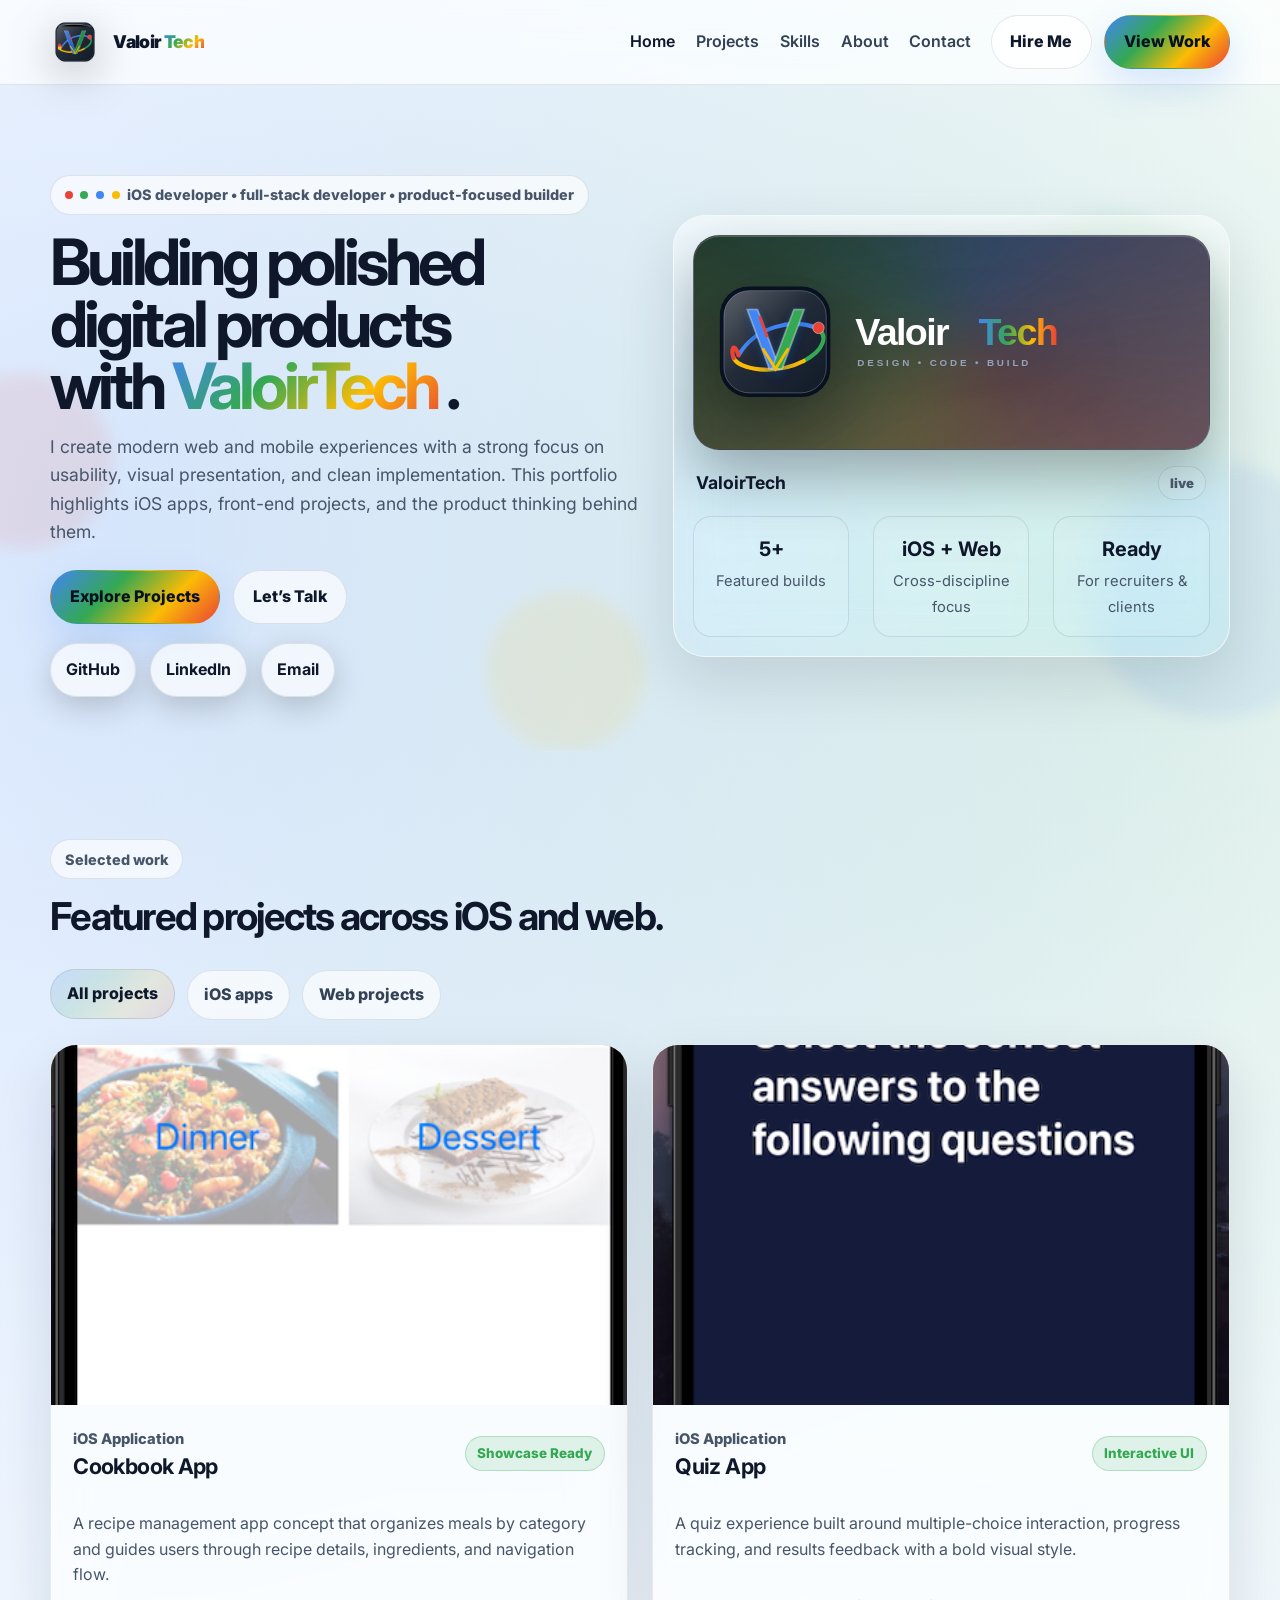
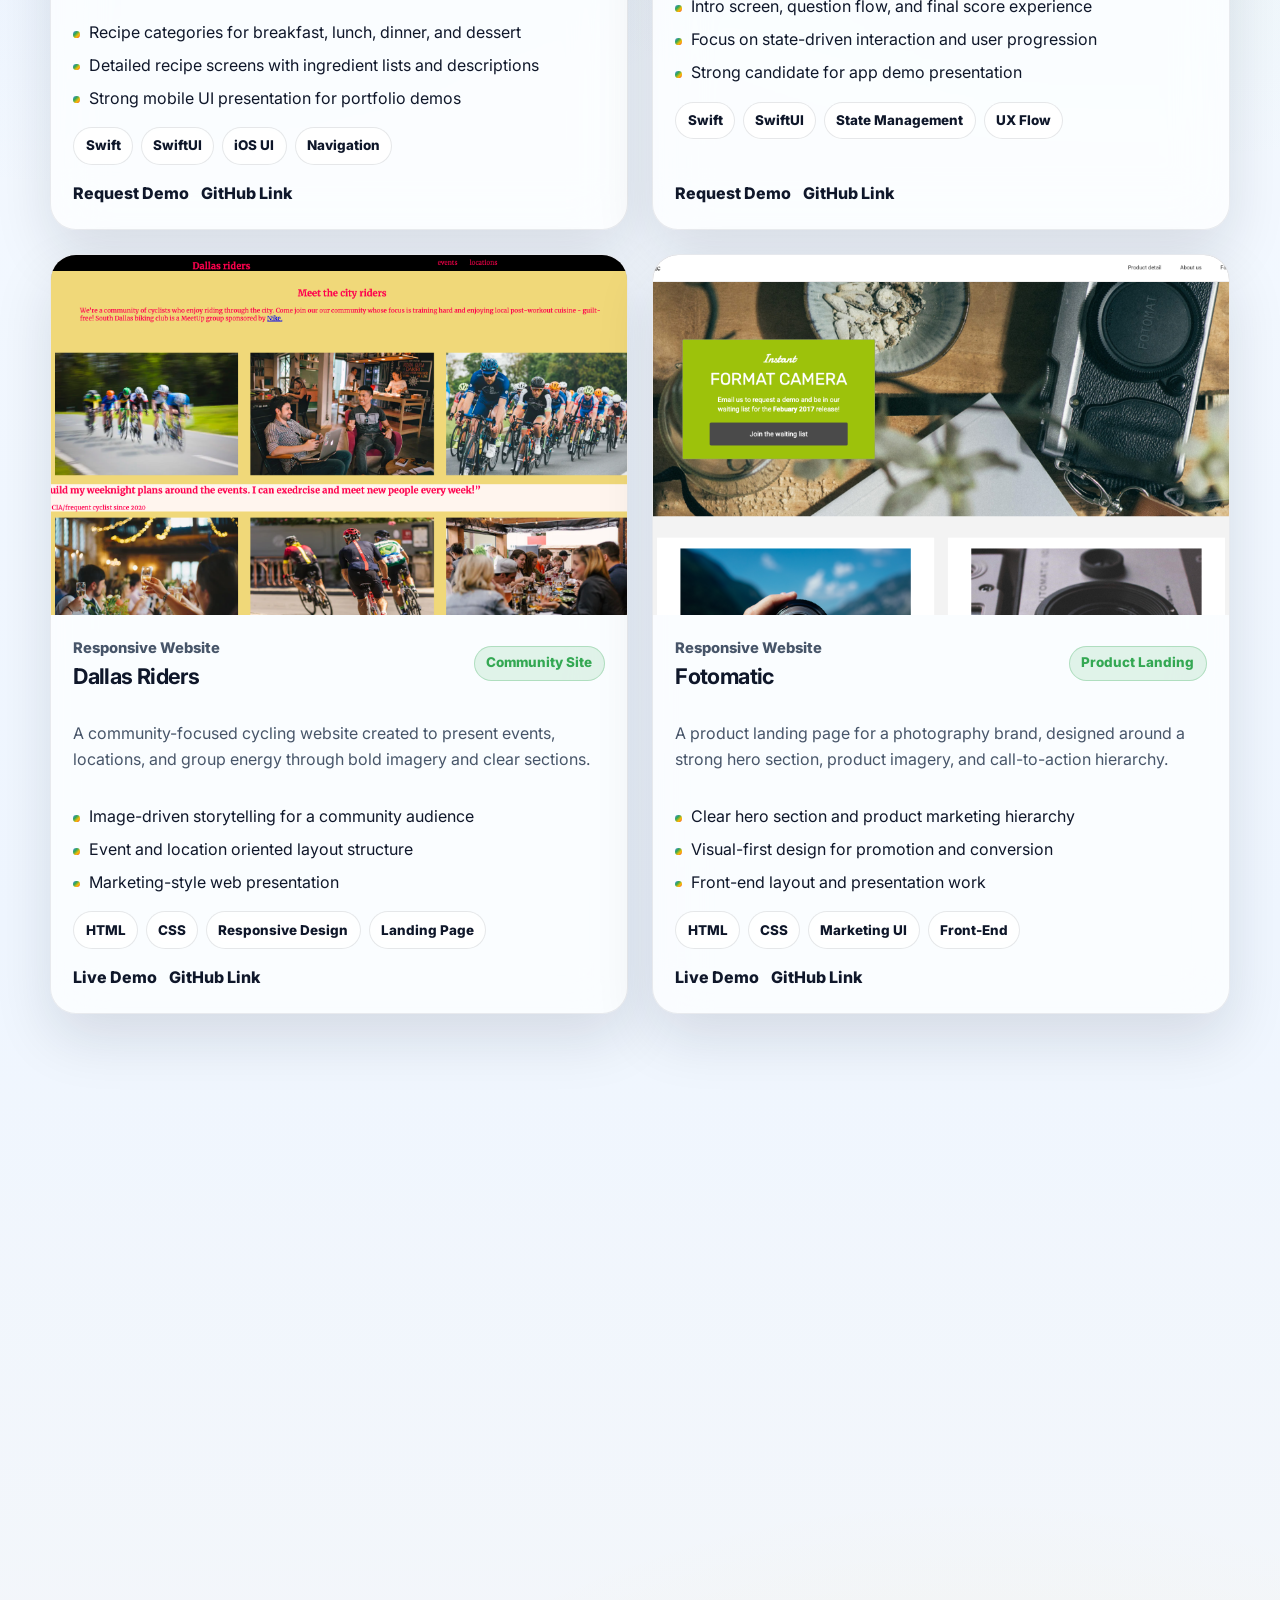
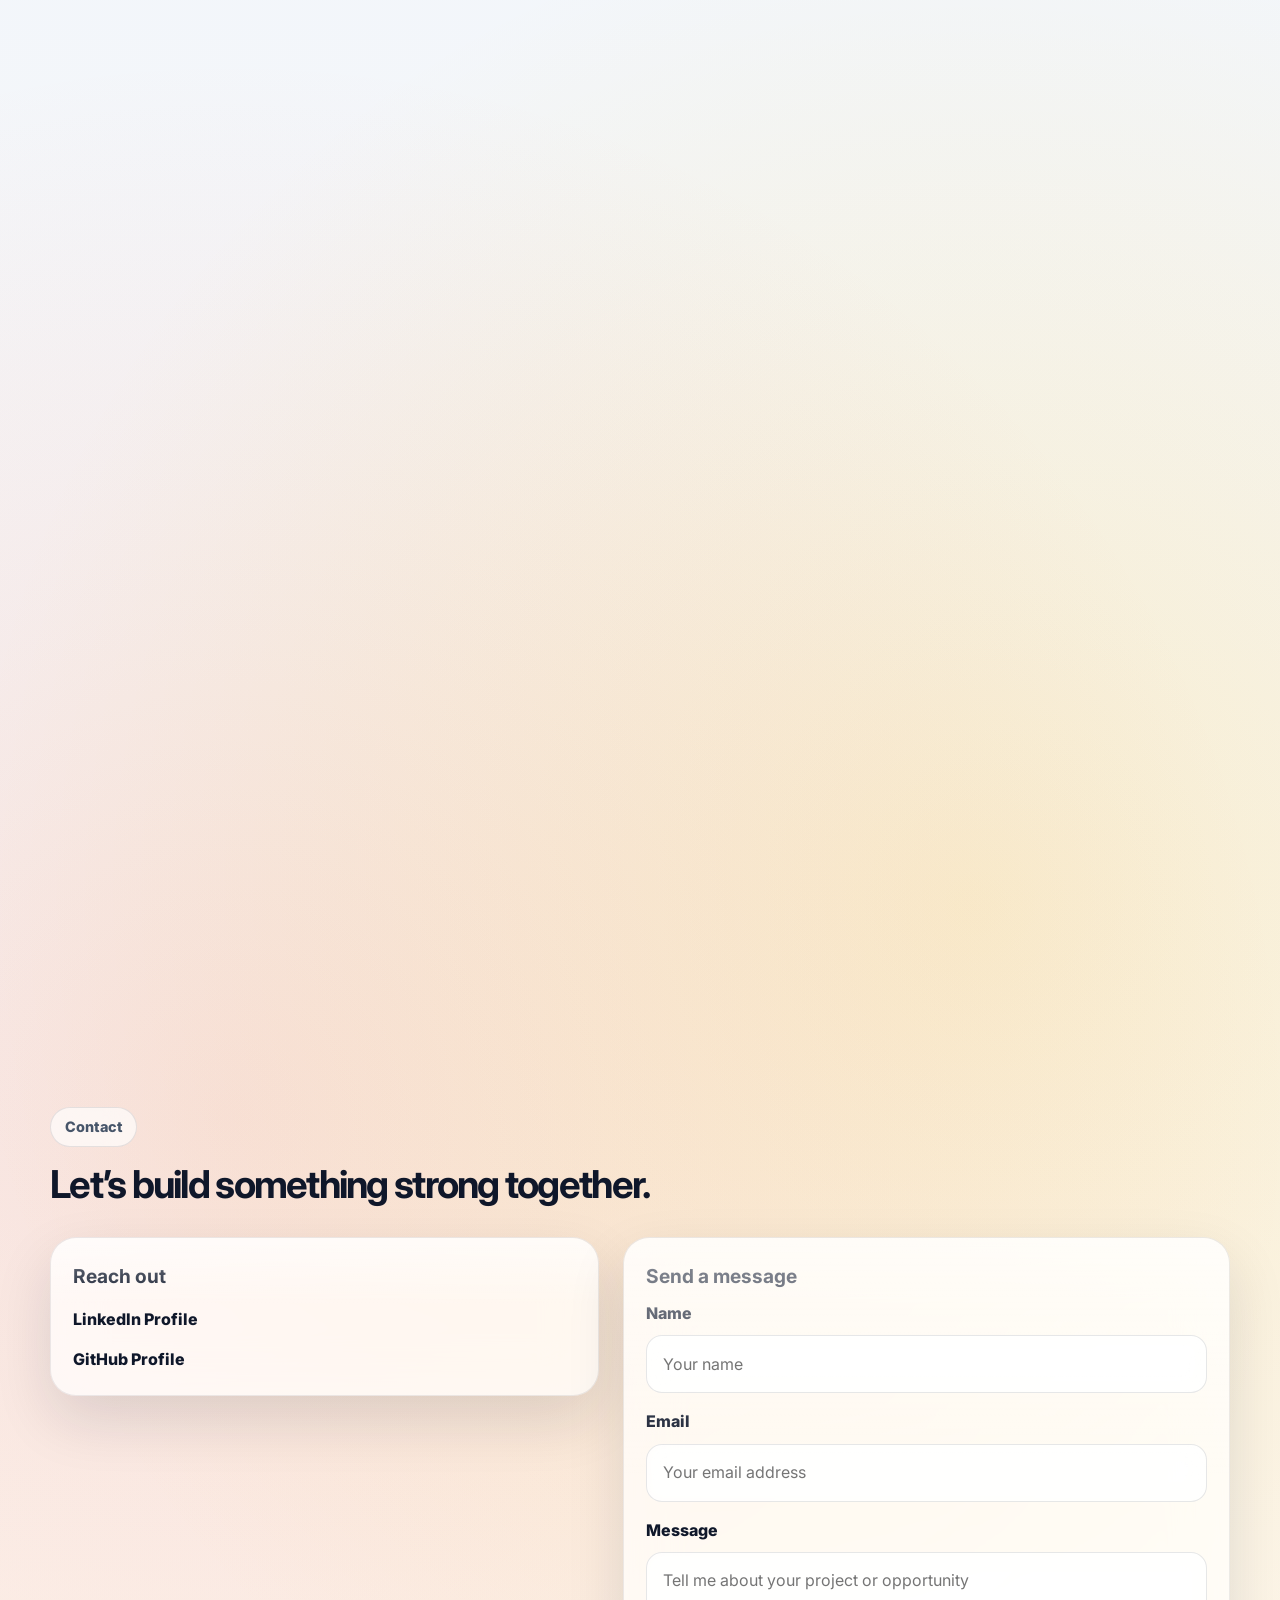
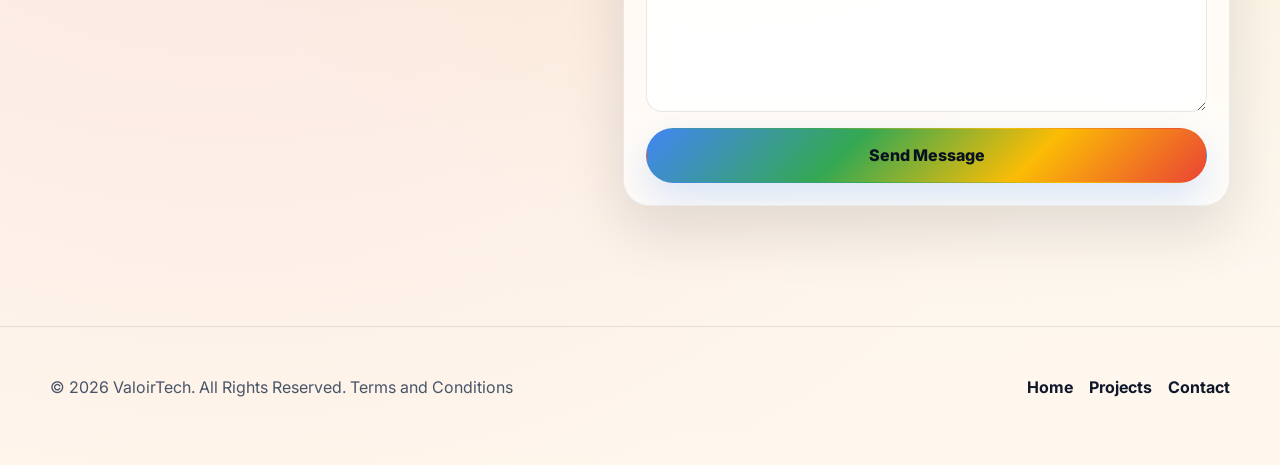
==== index.html @ 4d66504e "Re-design portfolio site" ====
<!DOCTYPE html>
<html lang="en">
<head>
    <meta charset="utf-8"/>
    <meta content="width=device-width, initial-scale=1.0" name="viewport"/>
    <title>
        Pierre Telfort | ValoirTech Portfolio
    </title>
    <meta content="Pierre Telfort is an iOS and full-stack developer building polished mobile and web products under the ValoirTech brand." name="description"/>
    <meta content="#0b1020" name="theme-color"/>
    <meta content="Pierre Telfort | ValoirTech Portfolio" property="og:title"/>
    <meta content="A modern portfolio showcasing iOS apps, web projects, technical skills, and product-focused design." property="og:description"/>
    <meta content="website" property="og:type"/>
    <link href="https://fonts.googleapis.com" rel="preconnect"/>
    <link crossorigin="" href="https://fonts.gstatic.com" rel="preconnect"/>
    <link href="https://fonts.googleapis.com/css2?family=Inter:wght@400;500;600;700;800;900&amp;display=swap" rel="stylesheet"/>
    <!--   Add icon link     -->
    <link href="/resources/logo/favicon-32x32.png" rel="icon" sizes="32x32" type="image/png"/>
    <link href="/resources/logo/favicon-16x16.png" rel="icon" sizes="16x16" type="image/png"/>
    <link href="/resources/logo/favicon.ico" rel="shortcut icon"/>
    <link href="/resources/logo/apple-touch-icon.png" rel="apple-touch-icon" sizes="180x180"/>
    <link href="/resources/logo/site.webmanifest" rel="manifest"/>
    <!--   Stylesheet    -->
    <link href="./resources/css/style.css" rel="stylesheet"/>
</head>
<body>
<header class="site-header">
    <div class="container site-nav">
        <a aria-label="ValoirTech home" class="brand" href="#home">
            <img alt="ValoirTech icon" class="brand-logo" src="/resources/logo/favicon-128x128.png"/>
            <span class="brand-text">
      Valoir
      <span>
       Tech
      </span>
     </span>
        </a>
        <button aria-controls="navPanel" aria-expanded="false" aria-label="Open navigation menu" class="menu-toggle" id="menuToggle">
     <span>
     </span>
        </button>
        <div class="nav-panel" id="navPanel">
            <ul class="nav-links">
                <li>
                    <a href="#home">
                        Home
                    </a>
                </li>
                <li>
                    <a href="#projects">
                        Projects
                    </a>
                </li>
                <li>
                    <a href="#skills">
                        Skills
                    </a>
                </li>
                <li>
                    <a href="#about">
                        About
                    </a>
                </li>
                <li>
                    <a href="#contact">
                        Contact
                    </a>
                </li>
            </ul>
            <div class="nav-actions">
                <a class="btn btn-secondary" href="#contact">
                    Hire Me
                </a>
                <a class="btn btn-primary" href="#projects">
                    View Work
                </a>
            </div>
        </div>
    </div>
</header>
<main>
    <section class="hero" id="home">
        <div class="orb orb-red">
        </div>
        <div class="orb orb-green">
        </div>
        <div class="orb orb-blue">
        </div>
        <div class="orb orb-yellow">
        </div>
        <div class="container hero-layout">
            <div class="hero-copy fade-in">
      <span class="eyebrow">
       <span class="dot red">
       </span>
       <span class="dot green">
       </span>
       <span class="dot blue">
       </span>
       <span class="dot yellow">
       </span>
       iOS developer &bull; full-stack developer &bull; product-focused builder
      </span>
                <h1>
                    Building polished digital products with
                    <span>
        ValoirTech
       </span>
                    .
                </h1>
                <p>
                    I create modern web and mobile experiences with a strong focus on usability, visual presentation,
                    and clean implementation. This portfolio highlights iOS apps, front-end projects, and the product thinking behind them.
                </p>
                <div class="hero-actions">
                    <a class="btn btn-primary" href="#projects">
                        Explore Projects
                    </a>
                    <a class="btn btn-secondary" href="#contact">
                        Let&rsquo;s Talk
                    </a>
                </div>
                <div aria-label="Social links" class="social-links">
                    <a class="social-chip" href="https://github.com/ValoirTech/" rel="noreferrer" target="_blank">
                        GitHub
                    </a>
                    <a class="social-chip" href="https://www.linkedin.com/in/pierre-telfort-b0227254/" rel="noreferrer" target="_blank">
                        LinkedIn
                    </a>
                    <a class="social-chip" href="#contact">
                        Email
                    </a>
                </div>
            </div>
            <div class="hero-panel fade-in logo-tilt-card" id="logoTiltCard">
                <div class="hero-logo-wrap">
                    <img alt="ValoirTech primary logo" class="hero-logo" src="/resources/logo/valoirtech-logo-primary.svg"/>
                    <div class="logo-scan">
                    </div>
                </div>
                <div class="hero-card-content">
                    <div class="hero-card-top">
                        <h2>
                            ValoirTech
                        </h2>
                        <span class="live-badge">
         live
        </span>
                    </div>
                </div>
                <div class="hero-metrics">
                    <div class="metric">
                        <strong>
                            5+
                        </strong>
                        <span>
         Featured builds
        </span>
                    </div>
                    <div class="metric">
                        <strong>
                            iOS + Web
                        </strong>
                        <span>
         Cross-discipline focus
        </span>
                    </div>
                    <div class="metric">
                        <strong>
                            Ready
                        </strong>
                        <span>
         For recruiters &amp; clients
        </span>
                    </div>
                </div>
            </div>
        </div>
    </section>
    <section class="section" id="projects">
        <div class="container">
            <div class="section-heading fade-in">
      <span class="eyebrow">
       Selected work
      </span>
                <h2 class="section-title">
                    Featured projects across iOS and web.
                </h2>
            </div>
            <div aria-label="Project filters" class="project-filters fade-in" role="tablist">
                <button aria-selected="true" class="filter-btn active" data-filter="all" role="tab">
                    All projects
                </button>
                <button aria-selected="false" class="filter-btn" data-filter="ios" role="tab">
                    iOS apps
                </button>
                <button aria-selected="false" class="filter-btn" data-filter="web" role="tab">
                    Web projects
                </button>
            </div>
            <div class="projects-grid">
                <article class="project-card fade-in" data-category="ios">
                    <div class="project-media">
                        <img alt="Cookbook categories screen" loading="lazy" src="resources/images/cookBook.png"/>
                    </div>
                    <div class="project-content">
                        <div class="project-meta">
                            <div>
                                <p class="project-subtitle">
                                    iOS Application
                                </p>
                                <h3 class="project-title">
                                    Cookbook App
                                </h3>
                            </div>
                            <span class="metric-badge">
          Showcase Ready
         </span>
                        </div>
                        <p>
                            A recipe management app concept that organizes meals by category and guides users through recipe details, ingredients, and navigation flow.
                        </p>
                        <ul class="project-points">
                            <li>
                                Recipe categories for breakfast, lunch, dinner, and dessert
                            </li>
                            <li>
                                Detailed recipe screens with ingredient lists and descriptions
                            </li>
                            <li>
                                Strong mobile UI presentation for portfolio demos
                            </li>
                        </ul>
                        <div class="tags">
         <span class="tag">
          Swift
         </span>
                            <span class="tag">
          SwiftUI
         </span>
                            <span class="tag">
          iOS UI
         </span>
                            <span class="tag">
          Navigation
         </span>
                        </div>
                        <div class="project-actions">
                            <a class="project-link" href="#contact">
                                Request Demo
                            </a>
                            <a class="project-link" href="#contact">
                                GitHub Link
                            </a>
                        </div>
                    </div>
                </article>
                <article class="project-card fade-in" data-category="ios">
                    <div class="project-media">
                        <img alt="Quiz app question screen" loading="lazy" src="resources/images/Quiz1.png"/>
                    </div>
                    <div class="project-content">
                        <div class="project-meta">
                            <div>
                                <p class="project-subtitle">
                                    iOS Application
                                </p>
                                <h3 class="project-title">
                                    Quiz App
                                </h3>
                            </div>
                            <span class="metric-badge">
          Interactive UI
         </span>
                        </div>
                        <p>
                            A quiz experience built around multiple-choice interaction, progress tracking, and results feedback with a bold visual style.
                        </p>
                        <ul class="project-points">
                            <li>
                                Intro screen, question flow, and final score experience
                            </li>
                            <li>
                                Focus on state-driven interaction and user progression
                            </li>
                            <li>
                                Strong candidate for app demo presentation
                            </li>
                        </ul>
                        <div class="tags">
         <span class="tag">
          Swift
         </span>
                            <span class="tag">
          SwiftUI
         </span>
                            <span class="tag">
          State Management
         </span>
                            <span class="tag">
          UX Flow
         </span>
                        </div>
                        <div class="project-actions">
                            <a class="project-link" href="#contact">
                                Request Demo
                            </a>
                            <a class="project-link" href="#contact">
                                GitHub Link
                            </a>
                        </div>
                    </div>
                </article>
                <article class="project-card fade-in" data-category="web">
                    <div class="project-media">
                        <img alt="Dallas Riders website screenshot" loading="lazy" src="resources/images/DallasRyder-project.png"/>
                    </div>
                    <div class="project-content">
                        <div class="project-meta">
                            <div>
                                <p class="project-subtitle">
                                    Responsive Website
                                </p>
                                <h3 class="project-title">
                                    Dallas Riders
                                </h3>
                            </div>
                            <span class="metric-badge">
          Community Site
         </span>
                        </div>
                        <p>
                            A community-focused cycling website created to present events, locations, and group energy through bold imagery and clear sections.
                        </p>
                        <ul class="project-points">
                            <li>
                                Image-driven storytelling for a community audience
                            </li>
                            <li>
                                Event and location oriented layout structure
                            </li>
                            <li>
                                Marketing-style web presentation
                            </li>
                        </ul>
                        <div class="tags">
         <span class="tag">
          HTML
         </span>
                            <span class="tag">
          CSS
         </span>
                            <span class="tag">
          Responsive Design
         </span>
                            <span class="tag">
          Landing Page
         </span>
                        </div>
                        <div class="project-actions">
                            <a class="project-link" href="#contact">
                                Live Demo
                            </a>
                            <a class="project-link" href="#contact">
                                GitHub Link
                            </a>
                        </div>
                    </div>
                </article>
                <article class="project-card fade-in" data-category="web">
                    <div class="project-media">
                        <img alt="Fotomatic landing page screenshot" loading="lazy" src="resources/images/fotomatic-project.png"/>
                    </div>
                    <div class="project-content">
                        <div class="project-meta">
                            <div>
                                <p class="project-subtitle">
                                    Responsive Website
                                </p>
                                <h3 class="project-title">
                                    Fotomatic
                                </h3>
                            </div>
                            <span class="metric-badge">
          Product Landing
         </span>
                        </div>
                        <p>
                            A product landing page for a photography brand, designed around a strong hero section, product imagery, and call-to-action hierarchy.
                        </p>
                        <ul class="project-points">
                            <li>
                                Clear hero section and product marketing hierarchy
                            </li>
                            <li>
                                Visual-first design for promotion and conversion
                            </li>
                            <li>
                                Front-end layout and presentation work
                            </li>
                        </ul>
                        <div class="tags">
         <span class="tag">
          HTML
         </span>
                            <span class="tag">
          CSS
         </span>
                            <span class="tag">
          Marketing UI
         </span>
                            <span class="tag">
          Front-End
         </span>
                        </div>
                        <div class="project-actions">
                            <a class="project-link" href="#contact">
                                Live Demo
                            </a>
                            <a class="project-link" href="#contact">
                                GitHub Link
                            </a>
                        </div>
                    </div>
                </article>
            </div>
        </div>
    </section>
    <section class="section" id="skills">
        <div class="container">
            <div class="fade-in">
      <span class="eyebrow">
       Core strengths
      </span>
                <h2 class="section-title">
                    Technical skills organized by discipline.
                </h2>
            </div>
            <div class="skills-grid">
                <article class="skill-card fade-in">
                    <h3>
                        iOS Development
                    </h3>
                    <p>
                        Building mobile interfaces and app flows that feel structured, polished, and user-friendly.
                    </p>
                    <ul class="skill-list">
                        <li>
                            Swift
                        </li>
                        <li>
                            SwiftUI
                        </li>
                        <li>
                            App Navigation
                        </li>
                        <li>
                            UI Prototyping
                        </li>
                    </ul>
                </article>
                <article class="skill-card fade-in">
                    <h3>
                        Front-End
                    </h3>
                    <p>
                        Creating responsive websites with strong layout systems, visual hierarchy, and clean interaction patterns.
                    </p>
                    <ul class="skill-list">
                        <li>
                            HTML5
                        </li>
                        <li>
                            CSS3
                        </li>
                        <li>
                            JavaScript
                        </li>
                        <li>
                            React
                        </li>
                    </ul>
                </article>
                <article class="skill-card fade-in">
                    <h3>
                        Back-End
                    </h3>
                    <p>
                        Supporting modern application features with practical server-side skills and full-stack understanding.
                    </p>
                    <ul class="skill-list">
                        <li>
                            Node.js
                        </li>
                        <li>
                            Python
                        </li>
                        <li>
                            Java
                        </li>
                        <li>
                            REST APIs
                        </li>
                    </ul>
                </article>
                <article class="skill-card fade-in">
                    <h3>
                        Workflow &amp; Tools
                    </h3>
                    <p>
                        Using modern tools to manage code, iteration, deployment, and portfolio-ready product work.
                    </p>
                    <ul class="skill-list">
                        <li>
                            Git
                        </li>
                        <li>
                            GitHub
                        </li>
                        <li>
                            Responsive Design
                        </li>
                        <li>
                            UI Presentation
                        </li>
                    </ul>
                </article>
            </div>
        </div>
    </section>
    <section class="section" id="about">
        <div class="container">
            <div class="fade-in">
      <span class="eyebrow">
       About Pierre
      </span>
                <h2 class="section-title">
                    Developer focused on clean UI and practical products.
                </h2>
            </div>
            <div class="about-grid">
                <article class="about-card fade-in">
                    <div class="about-bio">
                        <h3>
                            Professional summary
                        </h3>
                        <p>
                            I&rsquo;m Pierre Telfort, an iOS and full-stack developer who enjoys building polished interfaces and turning project ideas into clear, usable digital experiences.
                        </p>
                        <p>
                            ValoirTech is the brand direction for my portfolio: modern, colorful, product-focused, and built around clean execution.
                        </p>
                    </div>
                </article>
                <aside class="about-card fade-in">
                    <h3>
                        What I bring
                    </h3>
                    <div class="about-highlights">
                        <div class="highlight">
                            <strong>
                                Product-oriented thinking
                            </strong>
                            <p>
                                I focus on how a project is experienced, not only how it is coded.
                            </p>
                        </div>
                        <div class="highlight">
                            <strong>
                                Visual presentation
                            </strong>
                            <p>
                                I care about spacing, hierarchy, responsive behavior, and polished demos.
                            </p>
                        </div>
                        <div class="highlight">
                            <strong>
                                Cross-platform mindset
                            </strong>
                            <p>
                                I work across iOS, front-end, and full-stack development.
                            </p>
                        </div>
                    </div>
                </aside>
            </div>
        </div>
    </section>
    <section class="section" id="contact">
        <div class="container">
            <div class="fade-in">
      <span class="eyebrow">
       Contact
      </span>
                <h2 class="section-title">
                    Let&rsquo;s build something strong together.
                </h2>
            </div>
            <div class="contact-grid">
                <article class="contact-card fade-in">
                    <h3>
                        Reach out
                    </h3>
                    <ul class="contact-list">
                        <li>
                            <a href="https://www.linkedin.com/in/pierre-telfort-b0227254/" rel="noreferrer" target="_blank">
                                LinkedIn Profile
                            </a>
                        </li>
                        <li>
                            <a href="https://github.com/ValoirTech/" rel="noreferrer" target="_blank">
                                GitHub Profile
                            </a>
                        </li>
                    </ul>
                </article>
                <article class="contact-card fade-in">
                    <h3>
                        Send a message
                    </h3>
                    <form action="https://api.web3forms.com/submit" class="contact-form" method="POST">
                        <input name="access_key" type="hidden" value="9e557c4e-c0c1-444b-ade7-1f0a166289ba"/>
                        <div class="form-row">
                            <label for="name">
                                Name
                            </label>
                            <input id="name" name="name" placeholder="Your name" required="" type="text"/>
                        </div>
                        <div class="form-row">
                            <label for="email">
                                Email
                            </label>
                            <input id="email" name="email" placeholder="Your email address" required="" type="email"/>
                        </div>
                        <div class="form-row">
                            <label for="message">
                                Message
                            </label>
                            <textarea id="message" name="message" placeholder="Tell me about your project or opportunity" required=""></textarea>
                        </div>
                        <input class="hidden" name="botcheck" style="display: none;" type="checkbox"/>
                        <button class="btn btn-primary" type="submit">
                            Send Message
                        </button>
                    </form>
                </article>
            </div>
        </div>
    </section>
</main>
<footer class="site-footer">
    <div class="container footer-grid">
        <p class="footer-copy">
            &copy; 2026 ValoirTech. All Rights Reserved.
            <a class="terms" href="./Terms.html">
                Terms and Conditions
            </a>
        </p>
        <div class="footer-links">
            <a href="#home">
                Home
            </a>
            <a href="#projects">
                Projects
            </a>
            <a href="#contact">
                Contact
            </a>
        </div>
    </div>
</footer>
<a aria-label="Back to top" class="back-to-top" href="#home" id="backToTop">
    &uarr;
</a>
<script src="./resources/JS/app.js">
</script>
</body>
</html>
---- resources/css/style.css ----
/* =========================================
VALOIRTECH PORTFOLIO
- Glassmorphism UI
- RGBY logo system only: red, green, blue, yellow
========================================= */
:root  {
    color-scheme: light dark;
    --red: #EA4335;
    --green: #34A853;
    --blue: #4285F4;
    --yellow: #FBBC05;
    --dark: #070b14;
    --surface: rgba(11, 16, 32, 0.68);
    --surface-strong: rgba(9, 14, 26, 0.86);
    --text: #f8fafc;
    --muted: #94a3b8;
    --nav-link: #cbd5e1;
    --line: rgba(255,255,255,.12);
    --glass-border: rgba(255,255,255,.16);
    --glass-highlight: rgba(255,255,255,.12);
    --card-border: rgba(148,163,184,.16);
    --chip-bg: rgba(255,255,255,.06);
    --input-bg: rgba(2,8,23,.34);
    --radius: 26px;
    --radius-sm: 18px;
    --max-width: 1180px;
    --nav-height: 84px;
    --blur-xl: 26px;
    --transition-fast: 180ms ease;
    --transition-base: 280ms ease;
    --shadow-soft: 0 10px 30px rgba(0,0,0,.18);
    --shadow-card: 0 24px 70px rgba(0,0,0,.28);
    --shadow-hover: 0 30px 84px rgba(0,0,0,.35);
    --brand-gradient: linear-gradient(135deg, var(--blue), var(--green) 36%, var(--yellow) 68%, var(--red));
    --page-gradient:
            radial-gradient(circle at 8% 10%, rgba(66,133,244,.24), transparent 26%),
            radial-gradient(circle at 88% 12%, rgba(52,168,83,.18), transparent 24%),
            radial-gradient(circle at 76% 78%, rgba(251,188,5,.16), transparent 24%),
            radial-gradient(circle at 18% 82%, rgba(234,67,53,.15), transparent 24%),
            linear-gradient(180deg, #070b14 0%, #0b1020 48%, #0f172a 100%);
}
@media (prefers-color-scheme: light)  {
    :root  {
        --text: #0f172a;
        --muted: #475569;
        --nav-link: #334155;
        --surface: rgba(255,255,255,.72);
        --surface-strong: rgba(255,255,255,.88);
        --line: rgba(15,23,42,.1);
        --glass-border: rgba(255,255,255,.62);
        --glass-highlight: rgba(255,255,255,.74);
        --card-border: rgba(15,23,42,.08);
        --chip-bg: rgba(255,255,255,.66);
        --input-bg: rgba(255,255,255,.72);
        --shadow-card: 0 24px 58px rgba(15,23,42,.12);
        --shadow-hover: 0 30px 70px rgba(15,23,42,.16);
        --page-gradient:
                radial-gradient(circle at 8% 10%, rgba(66,133,244,.18), transparent 26%),
                radial-gradient(circle at 88% 12%, rgba(52,168,83,.13), transparent 24%),
                radial-gradient(circle at 76% 78%, rgba(251,188,5,.16), transparent 24%),
                radial-gradient(circle at 18% 82%, rgba(234,67,53,.12), transparent 24%),
                linear-gradient(180deg, #fbfdff 0%, #eff6ff 48%, #fff7ed 100%);
    }
}
*,*::before,*::after {
    box-sizing:border-box;
    transition:background-color var(--transition-base),background var(--transition-base),color var(--transition-base),border-color var(--transition-base),box-shadow var(--transition-base),transform var(--transition-fast)
}
html {
    scroll-behavior:smooth
}
body {
    margin:0;
    font-family:"Inter",system-ui,-apple-system,BlinkMacSystemFont,"Segoe UI",sans-serif;
    background:var(--page-gradient);
    color:var(--text);
    line-height:1.6;
    min-height:100vh;
    overflow-x:hidden
}
img {
    display:block;
    max-width:100%
}
a {
    color:inherit;
    text-decoration:none
}
button,input,textarea,select {
    font:inherit
}
button {
    background:none;
    border:0;
    color:inherit;
    cursor:pointer
}
.container {
    width:min(100% - 2rem,var(--max-width));
    margin:0 auto
}
.section {
    padding:5.5rem 0
}
.terms:hover {
    color:var(--red)
}
.site-header {
    position:sticky;
    top:0;
    z-index:1000;
    background:rgba(7,11,20,.66);
    backdrop-filter:blur(22px) saturate(170%);
    -webkit-backdrop-filter:blur(22px) saturate(170%);
    border-bottom:1px solid var(--line)
}
@media (prefers-color-scheme:light) {
    .site-header {
        background:rgba(255,255,255,.72)
    }
}
.site-nav {
    min-height:var(--nav-height);
    display:flex;
    align-items:center;
    justify-content:space-between;
    gap:1rem
}
.brand {
    display:inline-flex;
    align-items:center;
    gap:.85rem;
    font-weight:900;
    letter-spacing:-.04em
}
.brand-logo {
    width:3.1rem;
    height:3.1rem;
    object-fit:contain;
    filter:drop-shadow(0 12px 22px rgba(0,0,0,.26))
}
.brand-text {
    font-size:1.1rem
}
.brand-text span {
    background:var(--brand-gradient);
    -webkit-background-clip:text;
    background-clip:text;
    color:transparent
}
.nav-panel {
    display:flex;
    align-items:center;
    gap:1.2rem
}
.nav-links {
    display:flex;
    align-items:center;
    gap:1.3rem;
    list-style:none;
    padding:0;
    margin:0
}
.nav-links a {
    color:var(--nav-link);
    font-weight:600
}
.nav-links a:hover,.nav-links a:focus-visible,.nav-links a.active {
    color:var(--text)
}
.nav-actions {
    display:flex;
    align-items:center;
    gap:.75rem
}
.menu-toggle {
    display:none;
    width:2.8rem;
    height:2.8rem;
    border-radius:14px;
    border:1px solid var(--line);
    background:var(--chip-bg);
    backdrop-filter:blur(12px)
}
.menu-toggle span,.menu-toggle::before,.menu-toggle::after {
    content:"";
    display:block;
    width:1.2rem;
    height:2px;
    background:currentColor;
    margin:.23rem auto
}
.menu-toggle[aria-expanded="true"] span {
    opacity:0
}
.menu-toggle[aria-expanded="true"]::before {
    transform:translateY(6px) rotate(45deg)
}
.menu-toggle[aria-expanded="true"]::after {
    transform:translateY(-6px) rotate(-45deg)
}
.btn {
    display:inline-flex;
    align-items:center;
    justify-content:center;
    gap:.55rem;
    min-height:3rem;
    padding:.84rem 1.18rem;
    border-radius:999px;
    border:1px solid transparent;
    font-weight:800;
    white-space:nowrap
}
.btn:hover,.btn:focus-visible {
    transform:translateY(-2px)
}
.btn-primary {
    background:var(--brand-gradient);
    color:#07111f;
    box-shadow:0 16px 38px rgba(66,133,244,.2)
}
.btn-secondary {
    border-color:var(--line);
    background:var(--chip-bg);
    color:var(--text);
    backdrop-filter:blur(12px)
}
.hero {
    position:relative;
    overflow:clip;
    padding:5.6rem 0 3.4rem
}
.hero-layout {
    display:grid;
    grid-template-columns:1.03fr .97fr;
    gap:2rem;
    align-items:center
}
.orb {
    position:absolute;
    border-radius:50%;
    filter:blur(8px);
    opacity:.55;
    pointer-events:none;
    animation:drift 9s ease-in-out infinite
}
.orb-red {
    width:11rem;
    height:11rem;
    background:rgba(234,67,53,.18);
    left:-4rem;
    top:18rem
}
.orb-green {
    width:13rem;
    height:13rem;
    background:rgba(52,168,83,.16);
    right:5%;
    top:8rem;
    animation-delay:-2s
}
.orb-blue {
    width:16rem;
    height:16rem;
    background:rgba(66,133,244,.16);
    right:-4rem;
    bottom:2rem;
    animation-delay:-3s
}
.orb-yellow {
    width:10rem;
    height:10rem;
    background:rgba(251,188,5,.18);
    left:38%;
    bottom:0;
    animation-delay:-5s
}
@keyframes drift {
    0%,100% {
        transform:translate3d(0,0,0)
    }
    50% {
        transform:translate3d(16px,-18px,0)
    }
}
.eyebrow {
    display:inline-flex;
    align-items:center;
    gap:.48rem;
    padding:.48rem .85rem;
    border:1px solid var(--line);
    border-radius:999px;
    background:var(--chip-bg);
    backdrop-filter:blur(14px);
    font-size:.9rem;
    font-weight:800;
    color:var(--muted);
    margin-bottom:1rem
}
.dot {
    width:.5rem;
    height:.5rem;
    border-radius:50%;
    display:inline-block
}
.red {
    background:var(--red)
}
.green {
    background:var(--green)
}
.blue {
    background:var(--blue)
}
.yellow {
    background:var(--yellow)
}
.hero-copy h1 {
    font-size:clamp(2.75rem,5vw,5rem);
    line-height:.97;
    letter-spacing:-.065em;
    margin:0 0 1rem;
    max-width:12ch
}
.hero-copy h1 span {
    background:var(--brand-gradient);
    -webkit-background-clip:text;
    background-clip:text;
    color:transparent
}
.hero-copy p {
    color:var(--muted);
    font-size:1.1rem;
    max-width:62ch;
    margin:0 0 1.5rem
}
.hero-actions,.social-links {
    display:flex;
    flex-wrap:wrap;
    gap:.85rem
}
.social-links {
    margin-top:1.2rem
}
.social-chip {
    display:inline-flex;
    align-items:center;
    padding:.8rem .95rem;
    border-radius:999px;
    border:1px solid var(--line);
    background:var(--chip-bg);
    color:var(--text);
    backdrop-filter:blur(12px);
    box-shadow:var(--shadow-soft);
    font-weight:700
}
.hero-panel {
    padding:1.2rem;
    border-radius:32px;
    background:linear-gradient(180deg,rgba(255,255,255,.12),rgba(255,255,255,.04));
    border:1px solid var(--glass-border);
    backdrop-filter:blur(var(--blur-xl)) saturate(170%);
    -webkit-backdrop-filter:blur(var(--blur-xl)) saturate(170%);
    box-shadow:var(--shadow-card);
    position:relative;
    overflow:hidden;
    transform-style:preserve-3d;
    will-change:transform
}
.hero-panel::before {
    content:"";
    position:absolute;
    inset:0;
    background:linear-gradient(180deg,var(--glass-highlight),transparent 42%);
    opacity:.75;
    pointer-events:none
}
.hero-logo-wrap {
    position:relative;
    border-radius:26px;
    overflow:hidden;
    background:linear-gradient(145deg,rgba(7,11,20,.92),rgba(15,23,42,.72));
    border:1px solid rgba(255,255,255,.16);
    box-shadow:inset 0 1px 0 rgba(255,255,255,.22),0 26px 60px rgba(0,0,0,.3);
    padding:1rem
}
.hero-logo-wrap::before {
    content:"";
    position:absolute;
    inset:-35%;
    background:conic-gradient(from 120deg,var(--red),var(--yellow),var(--green),var(--blue),var(--red));
    opacity:.22;
    filter:blur(30px);
    animation:spinGlow 10s linear infinite
}
.hero-logo {
    position:relative;
    z-index:1;
    width:100%;
    aspect-ratio:16/6;
    object-fit:contain;
    filter:drop-shadow(0 20px 38px rgba(0,0,0,.48));
    animation:floatLogo 5s ease-in-out infinite
}
.logo-scan {
    position:absolute;
    z-index:2;
    inset:0;
    background:linear-gradient(115deg,transparent 0%,rgba(255,255,255,.16) 45%,transparent 58%);
    transform:translateX(-120%);
    animation:scan 5.5s ease-in-out infinite
}
.hero-card-content {
    position:relative;
    z-index:2;
    padding:1rem .2rem 0
}
.hero-card-top {
    display:flex;
    align-items:center;
    justify-content:space-between;
    gap:1rem;
    flex-wrap:wrap
}
.hero-card-top h2 {
    font-size:1.1rem;
    margin:0
}
.live-badge {
    font-size:.82rem;
    font-weight:900;
    border-radius:999px;
    padding:.35rem .7rem;
    background:rgba(255,255,255,.08);
    border:1px solid var(--line);
    color:var(--muted)
}
@keyframes floatLogo {
    0%,100% {
        transform:translateY(0)
    }
    50% {
        transform:translateY(-7px)
    }
}
@keyframes spinGlow {
    to {
        transform:rotate(1turn)
    }
}
@keyframes scan {
    0%,55% {
        transform:translateX(-120%)
    }
    78%,100% {
        transform:translateX(120%)
    }
}
.hero-metrics,.projects-grid,.skills-grid,.about-grid,.contact-grid,.footer-grid {
    display:grid;
    gap:1.5rem
}
.hero-metrics {
    grid-template-columns:repeat(3,1fr);
    margin-top:1rem;
    position:relative;
    z-index:2
}
.metric {
    padding:1rem;
    border-radius:18px;
    background:rgba(255,255,255,.06);
    border:1px solid var(--line);
    backdrop-filter:blur(12px);
    text-align:center
}
.metric strong {
    display:block;
    font-size:1.25rem;
    margin-bottom:.2rem
}
.metric span {
    color:var(--muted);
    font-size:.92rem
}
.tags {
    display:flex;
    flex-wrap:wrap;
    gap:.5rem
}
.hero-tags {
    margin-top:.9rem
}
.tag,.metric-badge {
    display:inline-flex;
    align-items:center;
    border-radius:999px;
    font-size:.84rem;
    font-weight:800
}
.tag {
    padding:.45rem .7rem;
    background:var(--chip-bg);
    color:var(--text);
    border:1px solid var(--line);
    backdrop-filter:blur(10px)
}
.tag-red {
    border-color:rgba(234,67,53,.45)
}
.tag-green {
    border-color:rgba(52,168,83,.45)
}
.tag-blue {
    border-color:rgba(66,133,244,.45)
}
.tag-yellow {
    border-color:rgba(251,188,5,.45)
}
.metric-badge {
    padding:.35rem .7rem;
    background:rgba(52,168,83,.13);
    color:var(--green);
    border:1px solid rgba(52,168,83,.28)
}
.section-heading {
    max-width:760px
}
.section-title {
    font-size:clamp(2rem,3vw,3rem);
    line-height:1.1;
    margin:0 0 1rem;
    letter-spacing:-.045em
}
.fade-in {
    opacity:0;
    transform:translateY(24px);
    transition:opacity 700ms ease,transform 700ms ease
}
.fade-in.visible {
    opacity:1;
    transform:translateY(0)
}
.project-card,.skill-card,.about-card,.contact-card {
    background:var(--surface);
    border:1px solid var(--card-border);
    border-radius:var(--radius);
    box-shadow:var(--shadow-card);
    backdrop-filter:blur(var(--blur-xl)) saturate(160%);
    -webkit-backdrop-filter:blur(var(--blur-xl)) saturate(160%);
    overflow:hidden;
    position:relative
}
.project-card::before,.skill-card::before,.about-card::before,.contact-card::before {
    content:"";
    position:absolute;
    inset:0;
    pointer-events:none;
    border-radius:inherit;
    background:linear-gradient(180deg,var(--glass-highlight),transparent 42%);
    opacity:.72
}
.skill-card,.about-card,.contact-card {
    padding:1.4rem
}
.skill-card h3,.contact-card h3,.about-card h3 {
    font-size:1.2rem;
    margin:0 0 .6rem
}
.skill-card p,.contact-card p,.about-card p,.project-card p,.about-bio p {
    color:var(--muted)
}
.project-filters {
    display:flex;
    flex-wrap:wrap;
    gap:.75rem;
    margin:2rem 0 1.5rem
}
.filter-btn {
    padding:.72rem 1rem;
    border-radius:999px;
    background:var(--chip-bg);
    border:1px solid var(--line);
    color:var(--nav-link);
    font-weight:800;
    backdrop-filter:blur(12px)
}
.filter-btn.active,.filter-btn:hover,.filter-btn:focus-visible {
    background:linear-gradient(135deg,rgba(66,133,244,.16),rgba(52,168,83,.14),rgba(251,188,5,.12),rgba(234,67,53,.12));
    color:var(--text);
    transform:translateY(-1px)
}
.projects-grid {
    grid-template-columns:repeat(2,1fr)
}
.project-card {
    display:grid;
    grid-template-rows:auto 1fr
}
.project-card:hover,.project-card:focus-within {
    transform:translateY(-5px);
    box-shadow:var(--shadow-hover)
}
.project-media {
    position:relative;
    overflow:hidden;
    background:rgba(2,8,23,.34)
}
.project-media img {
    width:100%;
    aspect-ratio:16/10;
    object-fit:cover;
    transform:scale(1.01);
    transition:transform 500ms ease
}
.project-card:hover .project-media img {
    transform:scale(1.05)
}
.project-content {
    padding:1.4rem;
    display:flex;
    flex-direction:column;
    gap:1rem;
    position:relative;
    z-index:1
}
.project-meta {
    display:flex;
    align-items:center;
    justify-content:space-between;
    gap:1rem;
    flex-wrap:wrap
}
.project-title {
    font-size:1.35rem;
    line-height:1.15;
    letter-spacing:-.03em;
    margin:0
}
.project-subtitle {
    color:var(--blue);
    font-size:.92rem;
    font-weight:800;
    margin:0 0 .2rem
}
.project-points {
    list-style:none;
    display:grid;
    gap:.45rem;
    color:var(--text);
    padding:0;
    margin:0
}
.project-points li {
    position:relative;
    padding-left:1rem
}
.project-points li::before {
    content:"";
    position:absolute;
    left:0;
    top:.68rem;
    width:.42rem;
    height:.42rem;
    border-radius:50%;
    background:var(--brand-gradient)
}
.project-actions {
    display:flex;
    flex-wrap:wrap;
    gap:.7rem;
    margin-top:auto
}
.project-link {
    display:inline-flex;
    color:var(--text);
    font-weight:800
}
.skills-grid {
    grid-template-columns:repeat(4,1fr);
    margin-top:2rem
}
.skill-list {
    list-style:none;
    display:grid;
    gap:.65rem;
    margin:1rem 0 0;
    padding:0
}
.skill-list li {
    display:flex;
    align-items:center;
    gap:.6rem;
    color:var(--text)
}
.skill-list li::before {
    content:"";
    width:.55rem;
    height:.55rem;
    border-radius:999px;
    background:var(--brand-gradient);
    box-shadow:0 0 0 4px rgba(66,133,244,.08);
    flex-shrink:0
}
.about-grid {
    grid-template-columns:1.2fr .8fr;
    align-items:start;
    margin-top:2rem
}
.about-bio {
    display:grid;
    gap:1rem
}
.about-highlights {
    display:grid;
    gap:1rem;
    margin-top:1.25rem
}
.highlight {
    padding:1rem;
    border:1px solid var(--line);
    background:var(--chip-bg);
    border-radius:var(--radius-sm);
    backdrop-filter:blur(12px)
}
.highlight strong {
    display:block;
    margin-bottom:.35rem
}
.contact-grid {
    grid-template-columns:.95fr 1.05fr;
    align-items:start;
    margin-top:2rem
}
.contact-list {
    list-style:none;
    display:grid;
    gap:.9rem;
    margin:1rem 0 0;
    padding:0
}
.contact-list a {
    font-weight:800
}
.contact-form {
    display:grid;
    gap:1rem
}
.form-row {
    display:grid;
    gap:.55rem
}
label {
    font-weight:800;
    color:var(--text)
}
input,textarea {
    width:100%;
    padding:.95rem 1rem;
    border-radius:16px;
    border:1px solid var(--line);
    background:var(--input-bg);
    color:var(--text);
    outline:none;
    backdrop-filter:blur(10px)
}
input:focus,textarea:focus {
    border-color:rgba(66,133,244,.55);
    box-shadow:0 0 0 4px rgba(66,133,244,.12)
}
textarea {
    resize:vertical;
    min-height:160px
}
.site-footer {
    padding:2rem 0 3rem;
    border-top:1px solid var(--line);
    margin-top:2rem
}
.footer-grid {
    grid-template-columns:1fr auto;
    align-items:center
}
.footer-copy {
    color:var(--muted)
}
.footer-links {
    display:flex;
    flex-wrap:wrap;
    gap:1rem;
    color:var(--text);
    font-weight:700
}
.back-to-top {
    position:fixed;
    right:1rem;
    bottom:1rem;
    width:3.25rem;
    height:3.25rem;
    border-radius:50%;
    display:grid;
    place-items:center;
    background:var(--brand-gradient);
    color:#07111f;
    box-shadow:var(--shadow-card);
    opacity:0;
    transform:translateY(12px);
    pointer-events:none;
    z-index:900;
    font-weight:900
}
.back-to-top.visible {
    opacity:1;
    transform:translateY(0);
    pointer-events:auto
}
@media (max-width:1080px) {
    .hero-layout,.about-grid,.contact-grid,.projects-grid,.footer-grid {
        grid-template-columns:1fr
    }
    .skills-grid {
        grid-template-columns:repeat(2,1fr)
    }
    .hero-copy h1 {
        max-width:13ch
    }
}
@media (max-width:860px) {
    .menu-toggle {
        display:inline-grid;
        place-items:center
    }
    .nav-panel {
        position:absolute;
        top:calc(100% + .8rem);
        left:1rem;
        right:1rem;
        padding:1rem;
        border-radius:24px;
        background:var(--surface-strong);
        border:1px solid var(--line);
        box-shadow:var(--shadow-card);
        backdrop-filter:blur(26px) saturate(170%);
        display:none
    }
    .nav-panel.open {
        display:block
    }
    .nav-links,.nav-actions {
        flex-direction:column;
        align-items:stretch
    }
    .nav-links {
        gap:.2rem;
        margin-bottom:.8rem
    }
    .nav-links a,.nav-actions .btn {
        display:block;
        width:100%;
        text-align:center;
        padding:.9rem 1rem;
        border-radius:16px
    }
}
@media (max-width:640px) {
    .section {
        padding:4.25rem 0
    }
    .hero {
        padding-top:3.5rem
    }
    .container {
        width:min(100% - 1.25rem,var(--max-width))
    }
    .hero-actions,.social-links,.project-actions,.project-filters {
        flex-direction:column
    }
    .btn,.social-chip,.filter-btn,.project-link {
        justify-content:center
    }
    .hero-metrics,.skills-grid {
        grid-template-columns:1fr
    }
    .project-content,.skill-card,.contact-card,.about-card {
        padding:1.15rem
    }
    .brand-text {
        display:none
    }
    .brand-logo {
        width:2.8rem;
        height:2.8rem
    }
    .hero-logo {
        aspect-ratio:1.5/1
    }
}
@media (prefers-reduced-motion:reduce) {
    html {
        scroll-behavior:auto
    }
    *,*::before,*::after {
        animation:none!important;
        transition:none!important
    }
}
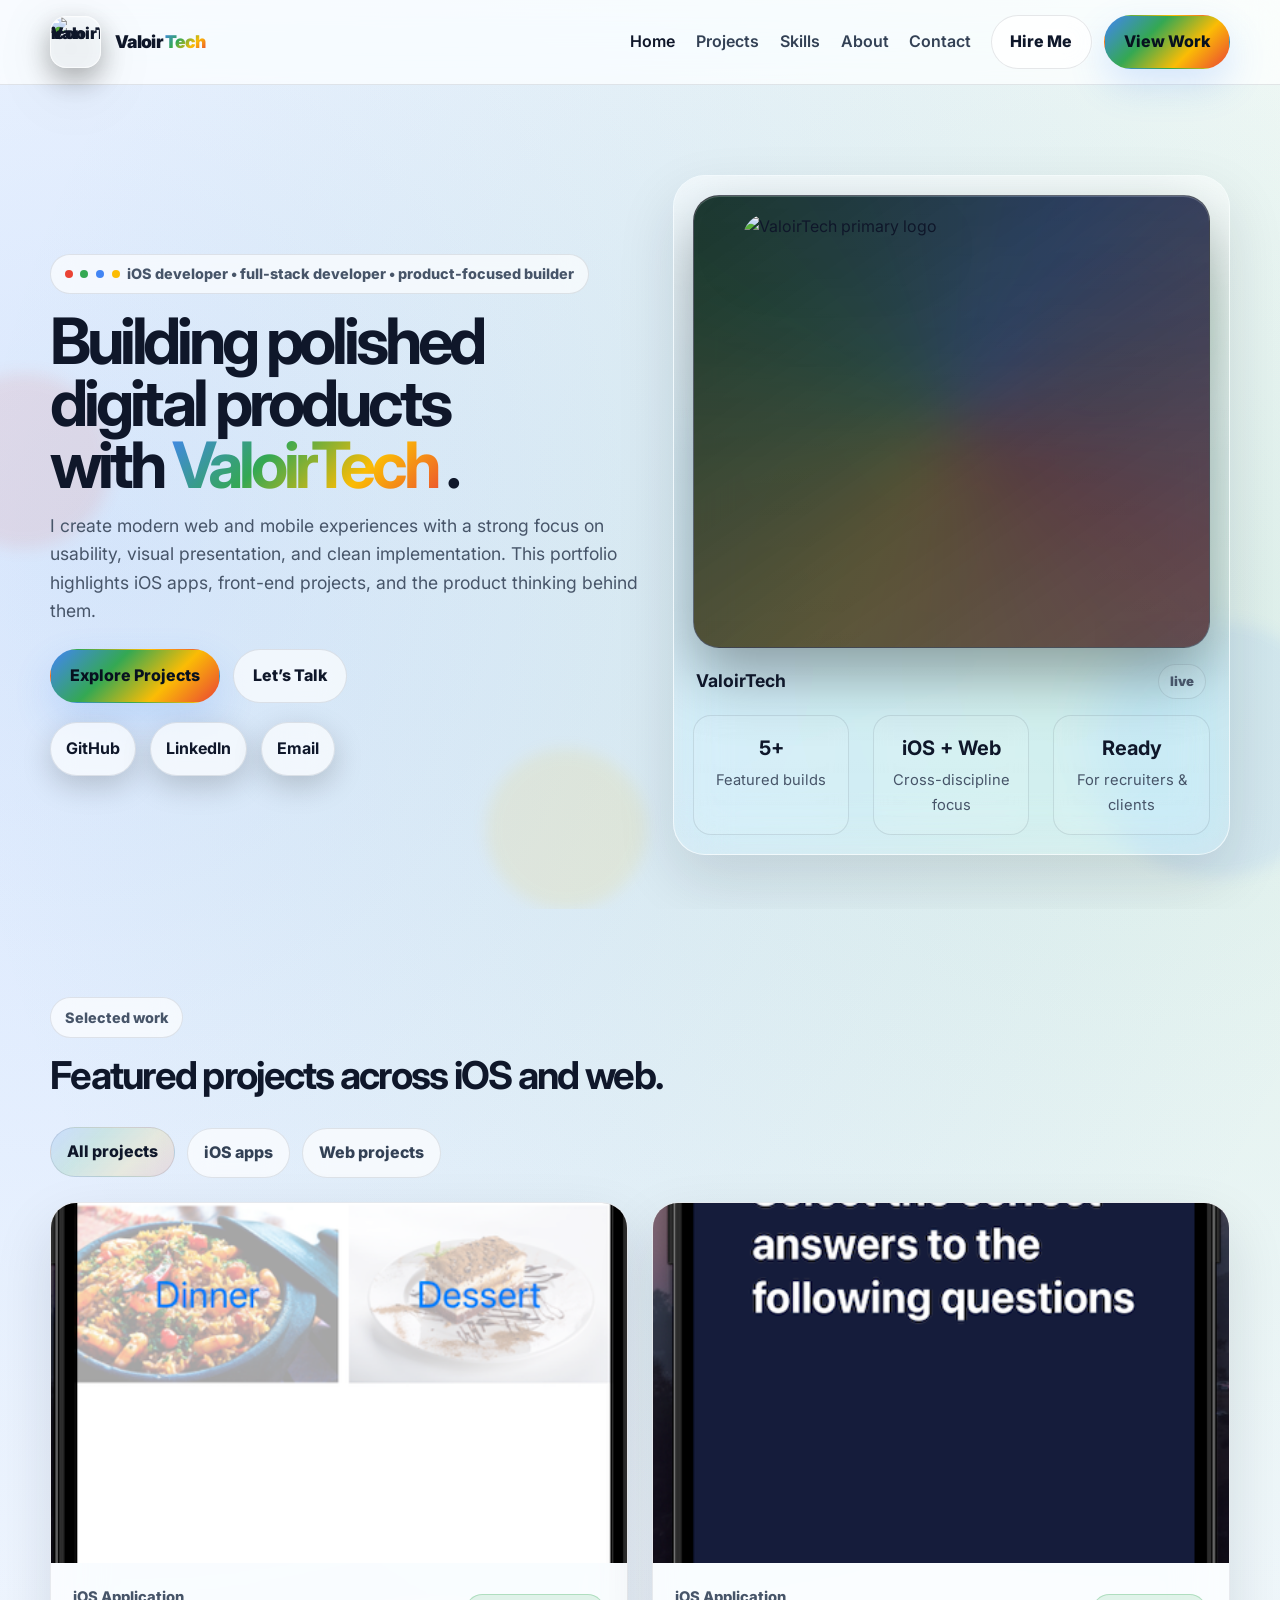
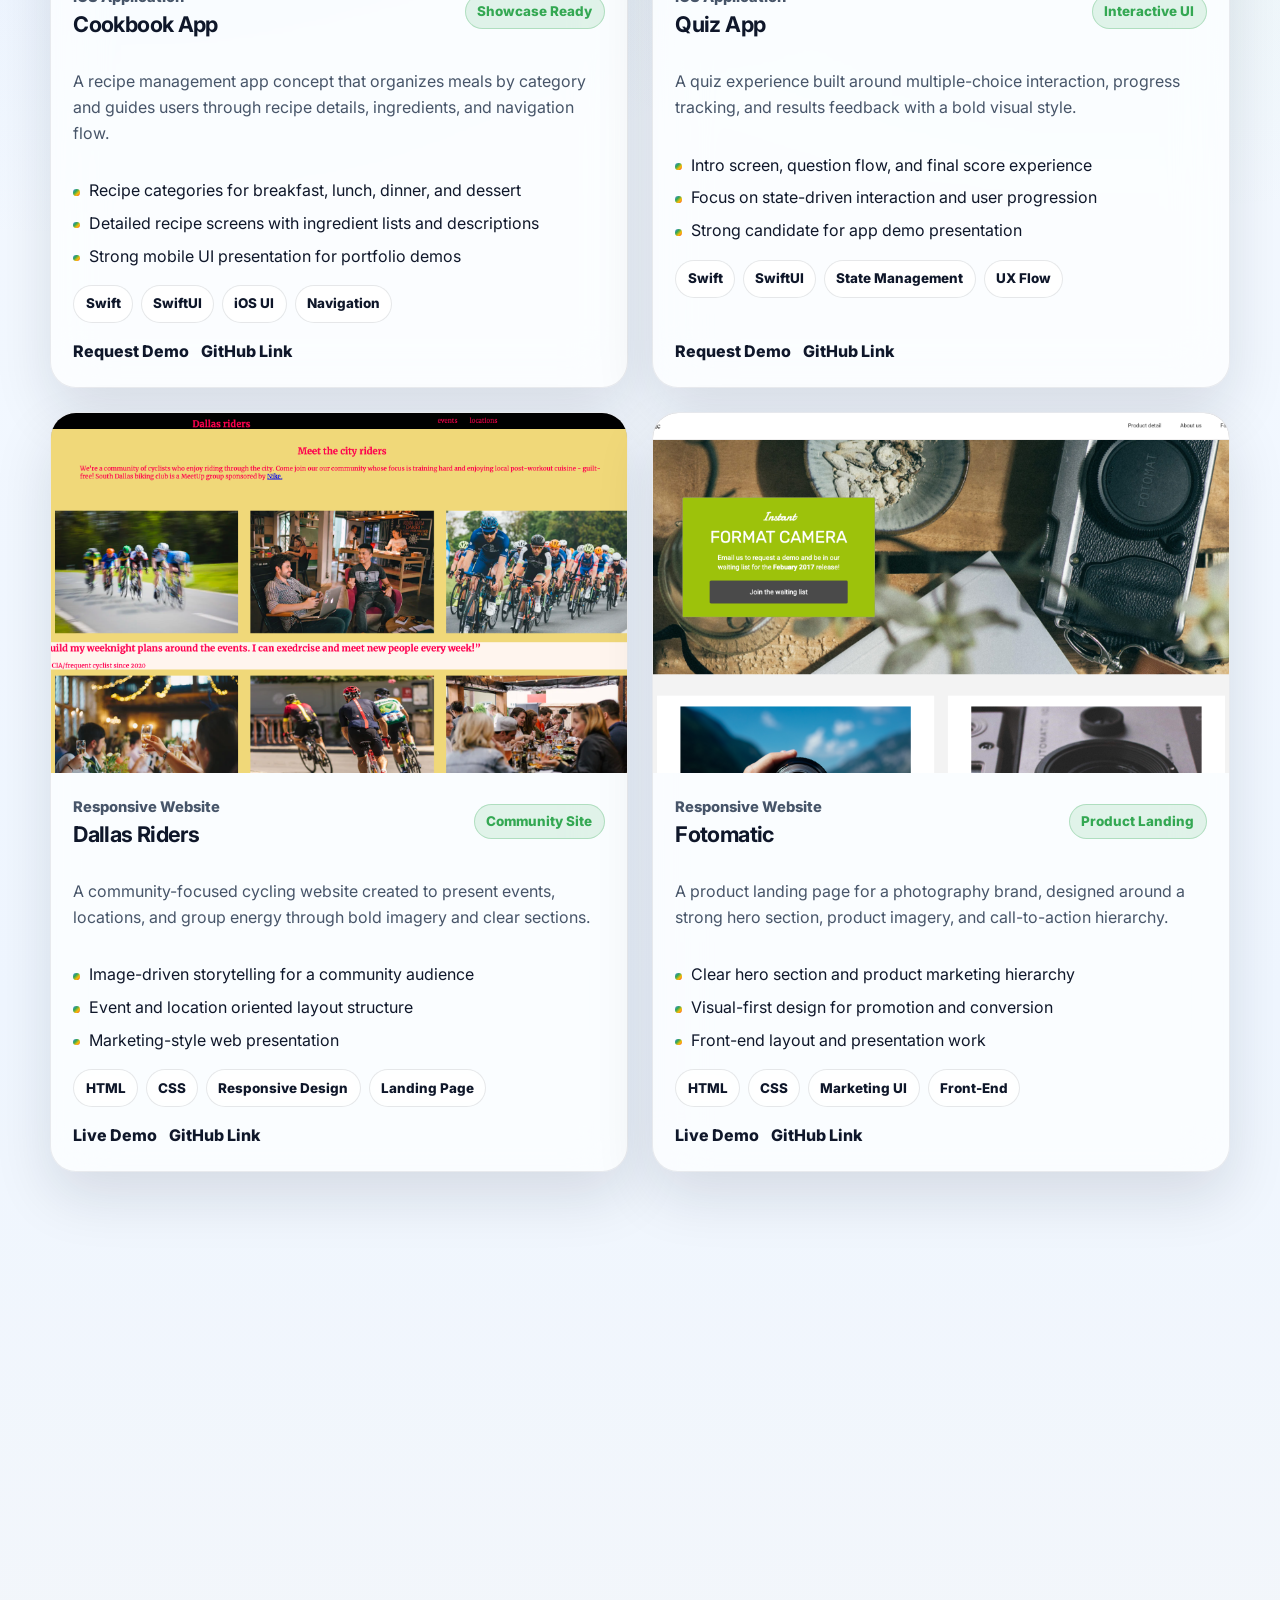
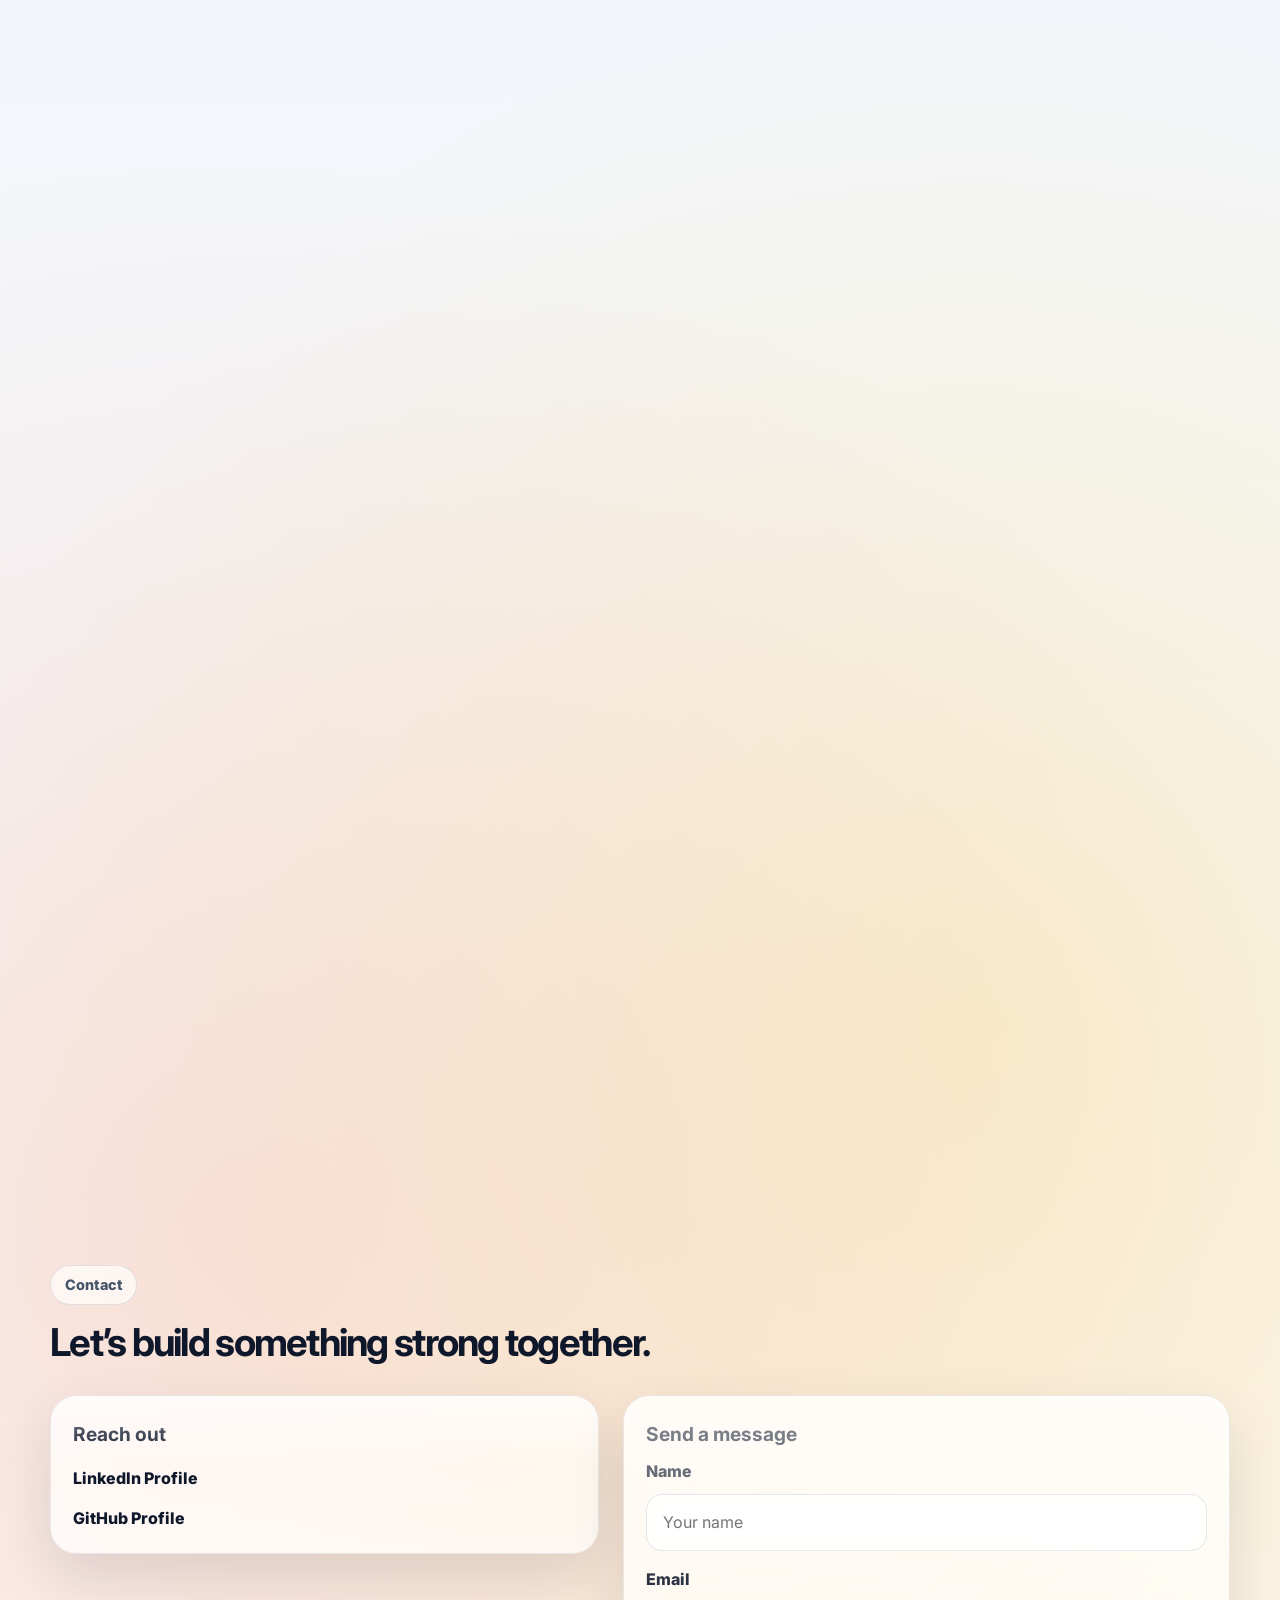
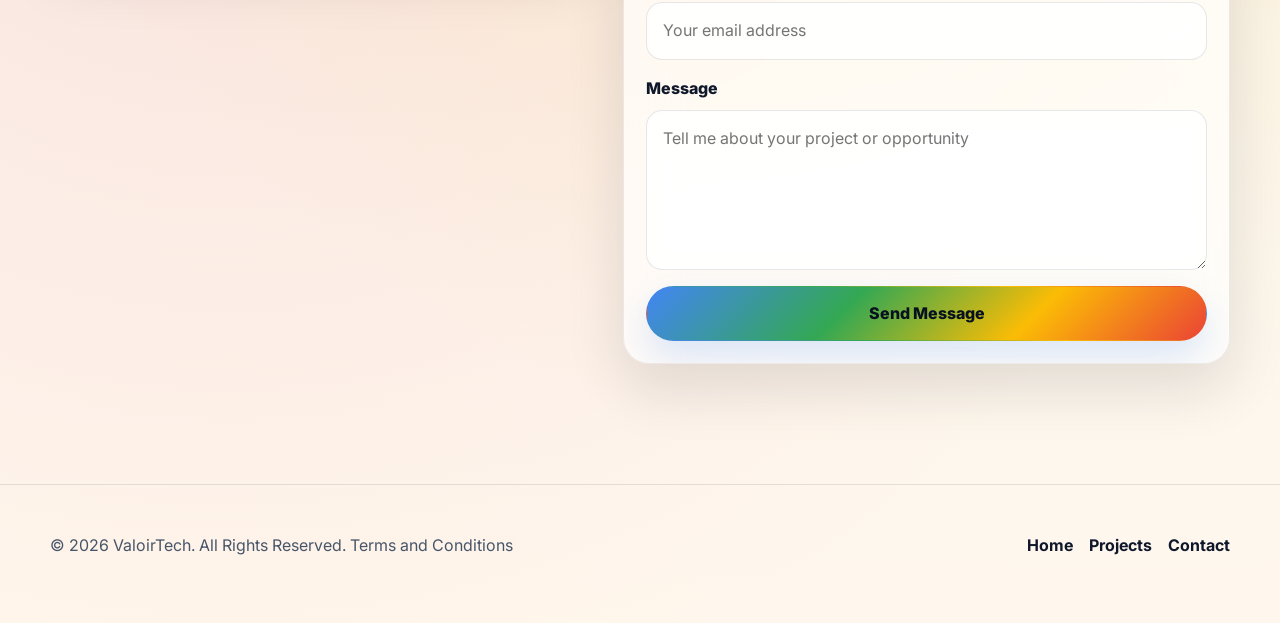
==== commit ce897567: "update the logo for the site" ====
--- a/index.html
+++ b/index.html
@@ -7,27 +7,34 @@
         Pierre Telfort | ValoirTech Portfolio
     </title>
     <meta content="Pierre Telfort is an iOS and full-stack developer building polished mobile and web products under the ValoirTech brand." name="description"/>
-    <meta content="#0b1020" name="theme-color"/>
+    <meta content="#f3f4f6" media="(prefers-color-scheme: light)" name="theme-color"/>
+    <meta content="#0b1020" media="(prefers-color-scheme: dark)" name="theme-color"/>
     <meta content="Pierre Telfort | ValoirTech Portfolio" property="og:title"/>
     <meta content="A modern portfolio showcasing iOS apps, web projects, technical skills, and product-focused design." property="og:description"/>
     <meta content="website" property="og:type"/>
     <link href="https://fonts.googleapis.com" rel="preconnect"/>
     <link crossorigin="" href="https://fonts.gstatic.com" rel="preconnect"/>
     <link href="https://fonts.googleapis.com/css2?family=Inter:wght@400;500;600;700;800;900&amp;display=swap" rel="stylesheet"/>
-    <!--   Add icon link     -->
-    <link href="/resources/logo/favicon-32x32.png" rel="icon" sizes="32x32" type="image/png"/>
-    <link href="/resources/logo/favicon-16x16.png" rel="icon" sizes="16x16" type="image/png"/>
-    <link href="/resources/logo/favicon.ico" rel="shortcut icon"/>
-    <link href="/resources/logo/apple-touch-icon.png" rel="apple-touch-icon" sizes="180x180"/>
-    <link href="/resources/logo/site.webmanifest" rel="manifest"/>
-    <!--   Stylesheet    -->
+    <!--   ValoirTech logo / favicon package     -->
+<link href="./resources/logo/favicon-light-32x32.png" media="(prefers-color-scheme: light)" rel="icon" sizes="32x32" type="image/png"/>
+<link href="./resources/logo/favicon-dark-32x32.png" media="(prefers-color-scheme: dark)" rel="icon" sizes="32x32" type="image/png"/>
+<link href="./resources/logo/favicon-light-16x16.png" media="(prefers-color-scheme: light)" rel="icon" sizes="16x16" type="image/png"/>
+<link href="./resources/logo/favicon-dark-16x16.png" media="(prefers-color-scheme: dark)" rel="icon" sizes="16x16" type="image/png"/>
+<link href="./resources/logo/favicon.ico" rel="shortcut icon"/>
+<link href="./resources/logo/apple-touch-icon.png" rel="apple-touch-icon" sizes="180x180"/>
+<link href="./resources/logo/site.webmanifest" rel="manifest"/>
+<!--   Stylesheet    -->
     <link href="./resources/css/style.css" rel="stylesheet"/>
 </head>
 <body>
 <header class="site-header">
     <div class="container site-nav">
         <a aria-label="ValoirTech home" class="brand" href="#home">
-            <img alt="ValoirTech icon" class="brand-logo" src="/resources/logo/favicon-128x128.png"/>
+            <picture class="brand-logo-frame">
+    <source media="(prefers-color-scheme: light)" srcset="./resources/logo/valoirtech-icon-light-512.png"/>
+    <source media="(prefers-color-scheme: dark)" srcset="./resources/logo/valoirtech-icon-dark-512.png"/>
+    <img alt="ValoirTech icon" class="brand-logo" src="./resources/logo/valoirtech-icon-dark-512.png"/>
+</picture>
             <span class="brand-text">
       Valoir
       <span>
@@ -134,7 +141,11 @@
             </div>
             <div class="hero-panel fade-in logo-tilt-card" id="logoTiltCard">
                 <div class="hero-logo-wrap">
-                    <img alt="ValoirTech primary logo" class="hero-logo" src="/resources/logo/valoirtech-logo-primary.svg"/>
+                    <picture class="hero-logo-frame">
+    <source media="(prefers-color-scheme: light)" srcset="./resources/logo/valoirtech-logo-primary-light.png"/>
+    <source media="(prefers-color-scheme: dark)" srcset="./resources/logo/valoirtech-logo-primary-dark.png"/>
+    <img alt="ValoirTech primary logo" class="hero-logo" src="./resources/logo/valoirtech-logo-primary-dark.png"/>
+</picture>
                     <div class="logo-scan">
                     </div>
                 </div>
--- a/resources/css/style.css
+++ b/resources/css/style.css
@@ -133,10 +133,26 @@
     font-weight:900;
     letter-spacing:-.04em
 }
+
+.brand-logo-frame {
+    display:inline-flex;
+    align-items:center;
+    justify-content:center;
+    line-height:0
+}
+
+.hero-logo-frame {
+    display:block;
+    width:100%
+}
 .brand-logo {
-    width:3.1rem;
-    height:3.1rem;
-    object-fit:contain;
+    width:3.2rem;
+    height:3.2rem;
+    object-fit:cover;
+    border-radius:1rem;
+    border:1px solid var(--glass-border);
+    background:rgba(255,255,255,.08);
+    box-shadow:inset 0 1px 0 rgba(255,255,255,.2),0 12px 28px rgba(0,0,0,.28);
     filter:drop-shadow(0 12px 22px rgba(0,0,0,.26))
 }
 .brand-text {
@@ -379,10 +395,10 @@
     position:relative;
     border-radius:26px;
     overflow:hidden;
-    background:linear-gradient(145deg,rgba(7,11,20,.92),rgba(15,23,42,.72));
-    border:1px solid rgba(255,255,255,.16);
-    box-shadow:inset 0 1px 0 rgba(255,255,255,.22),0 26px 60px rgba(0,0,0,.3);
-    padding:1rem
+    background:linear-gradient(145deg,rgba(7,11,20,.94),rgba(15,23,42,.76));
+    border:1px solid rgba(255,255,255,.18);
+    box-shadow:inset 0 1px 0 rgba(255,255,255,.24),0 26px 60px rgba(0,0,0,.34);
+    padding:1.1rem
 }
 .hero-logo-wrap::before {
     content:"";
@@ -396,9 +412,12 @@
 .hero-logo {
     position:relative;
     z-index:1;
-    width:100%;
-    aspect-ratio:16/6;
+    display:block;
+    width:min(100%,26rem);
+    margin:0 auto;
+    aspect-ratio:1/1;
     object-fit:contain;
+    border-radius:24px;
     filter:drop-shadow(0 20px 38px rgba(0,0,0,.48));
     animation:floatLogo 5s ease-in-out infinite
 }
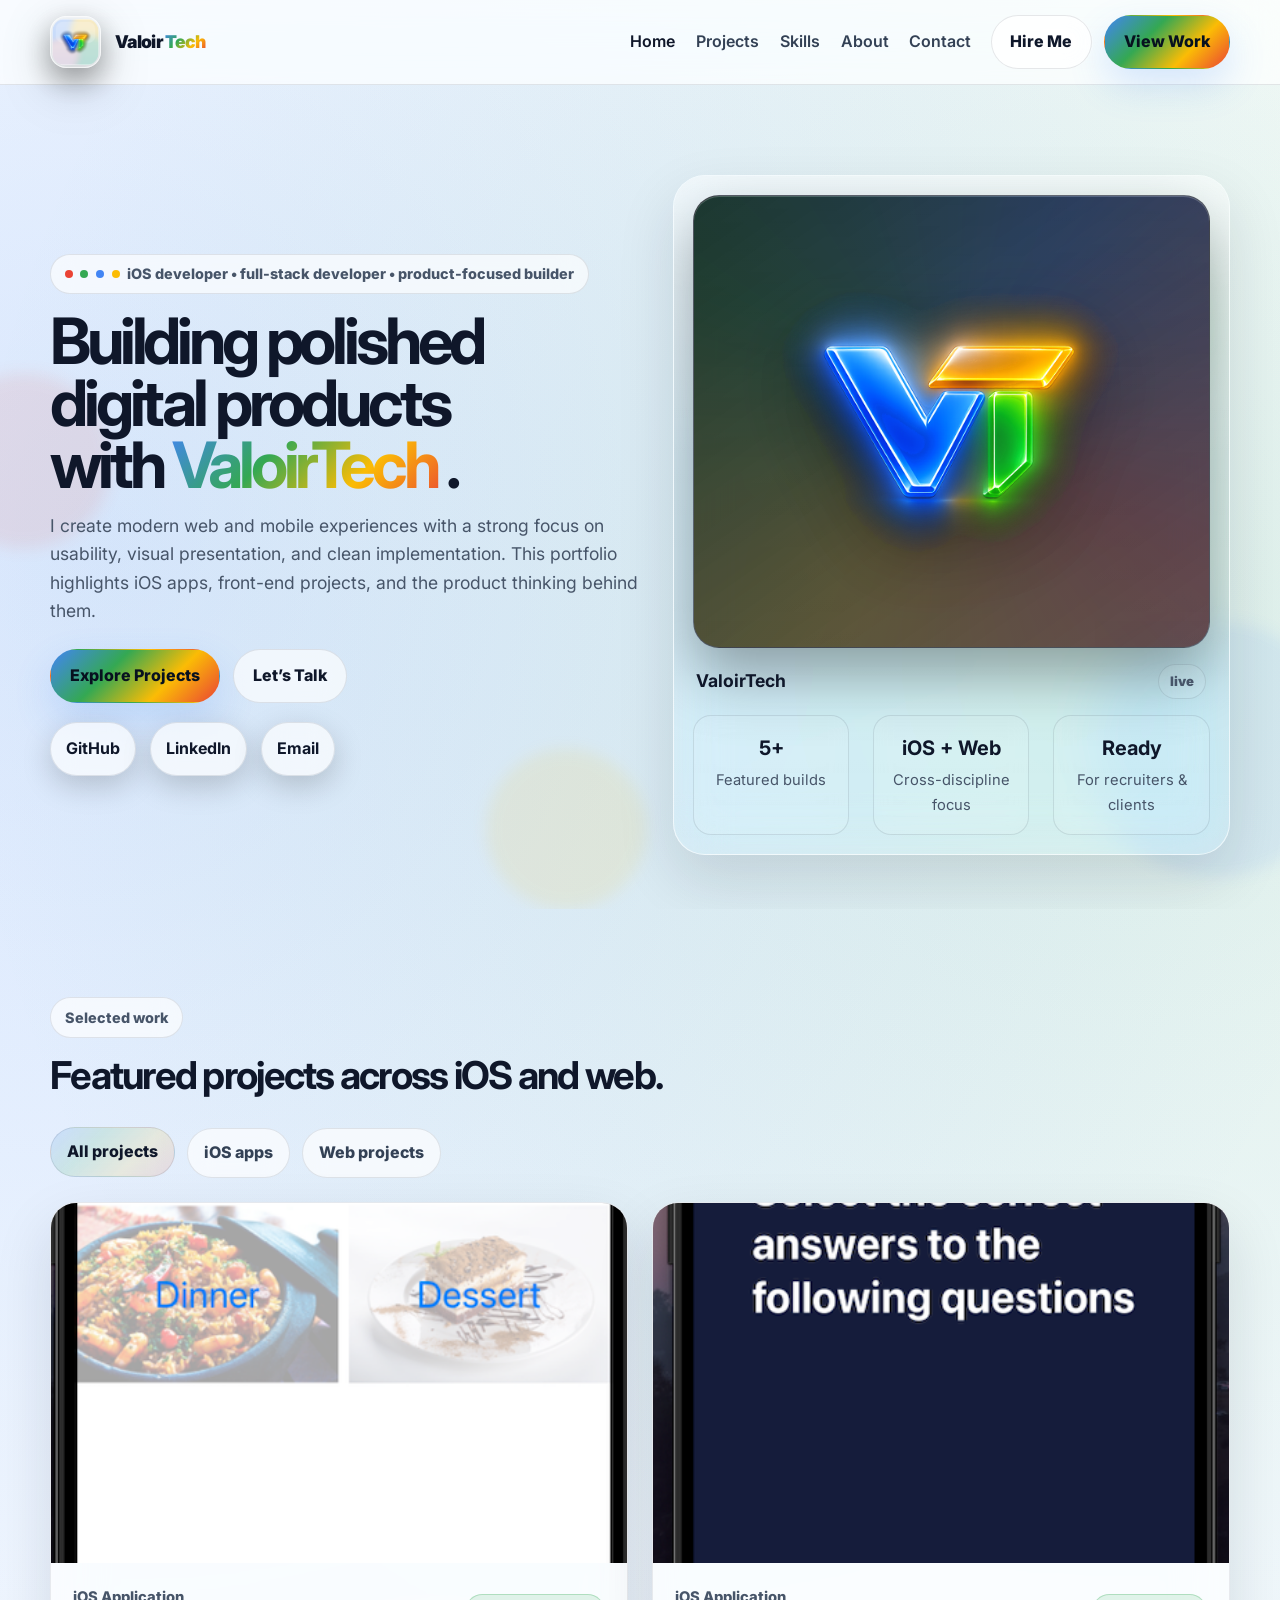
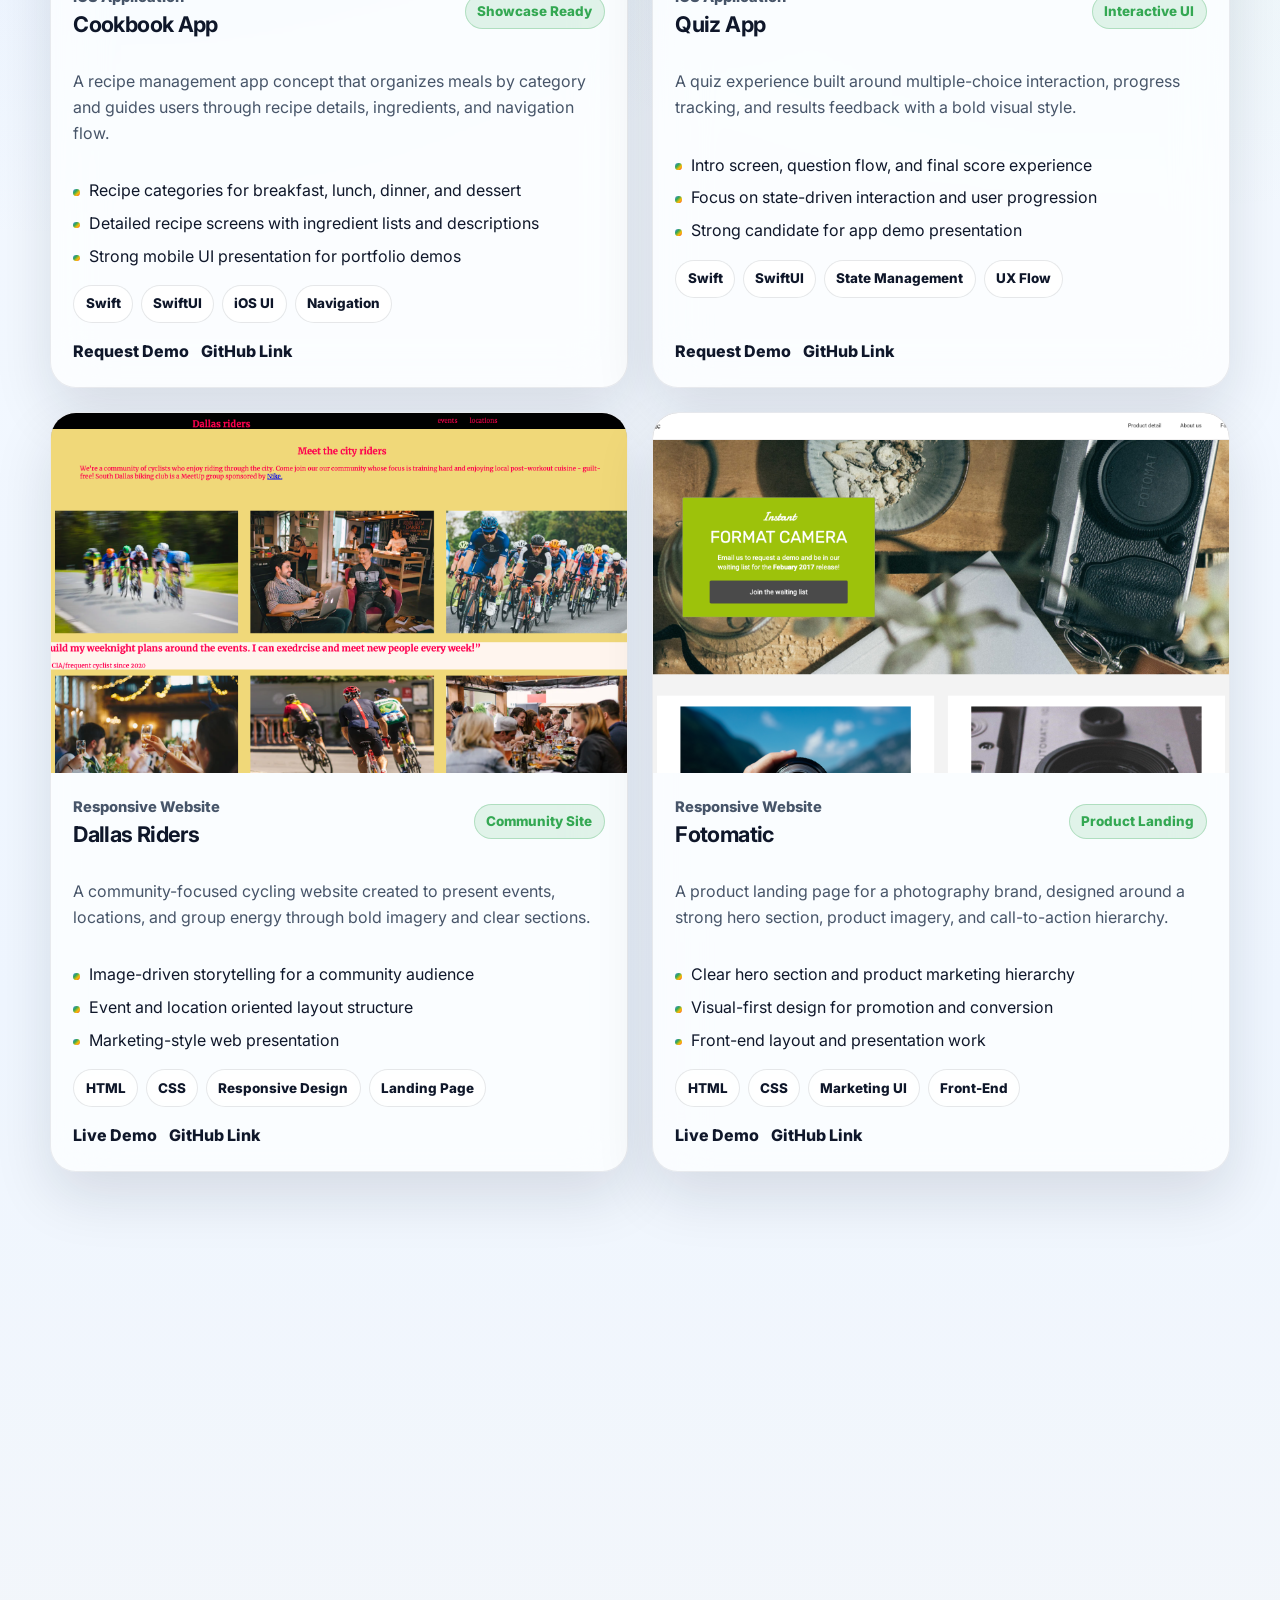
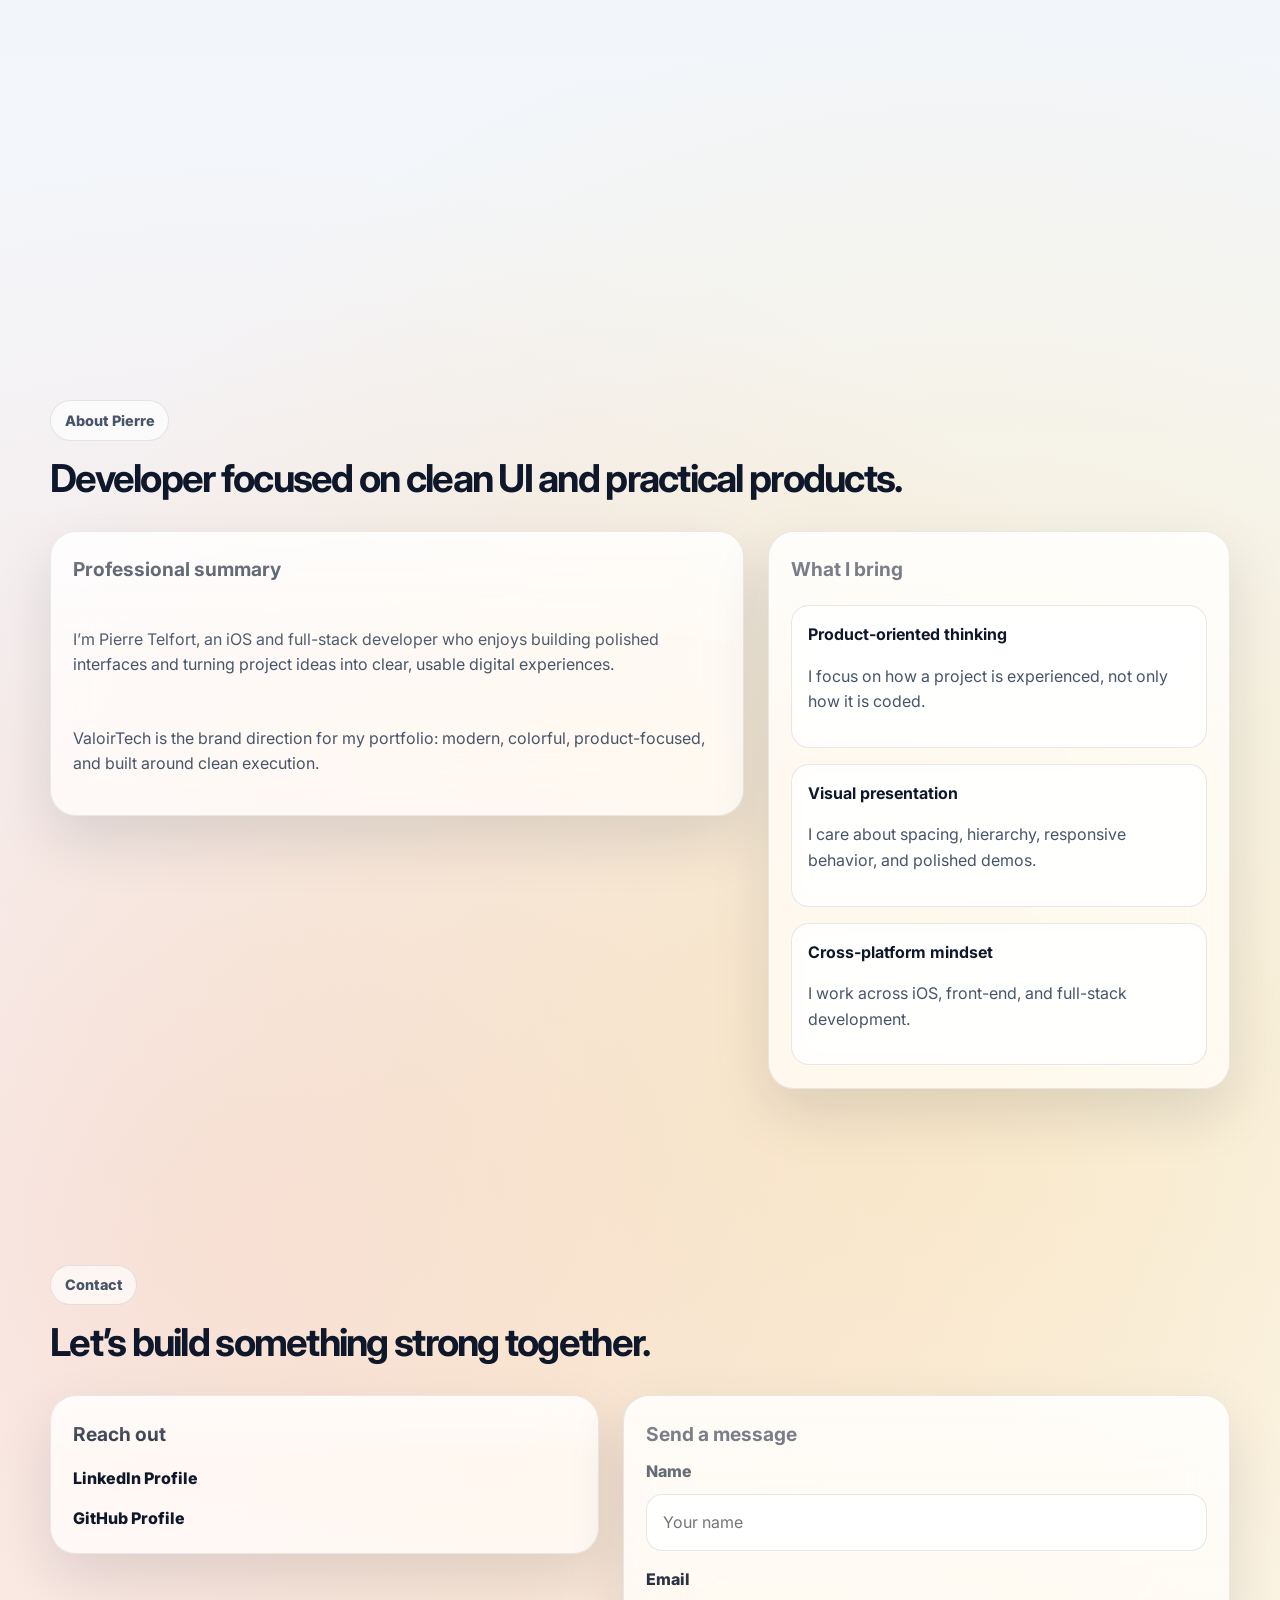
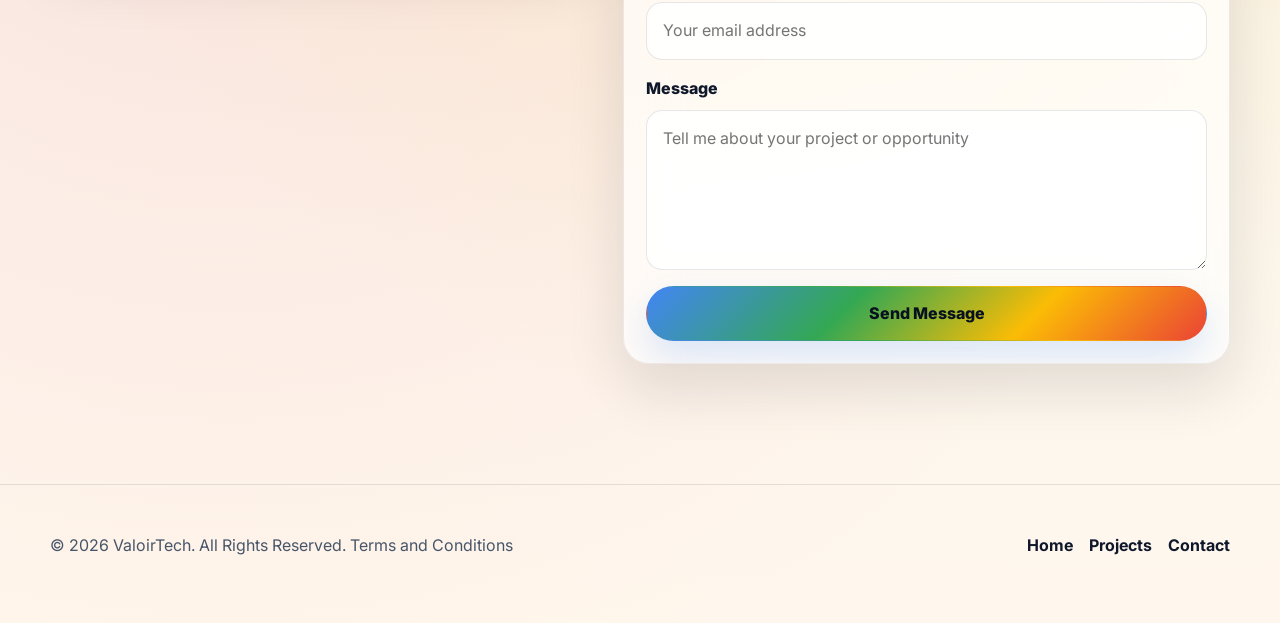
==== commit 0c942211: "logo 2.0" ====
--- a/index.html
+++ b/index.html
@@ -12,18 +12,21 @@
     <meta content="Pierre Telfort | ValoirTech Portfolio" property="og:title"/>
     <meta content="A modern portfolio showcasing iOS apps, web projects, technical skills, and product-focused design." property="og:description"/>
     <meta content="website" property="og:type"/>
+    <meta content="./resources/logo/valoirtech-social-preview.png" property="og:image"/>
+    <meta content="summary_large_image" name="twitter:card"/>
+    <meta content="./resources/logo/valoirtech-social-preview.png" name="twitter:image"/>
     <link href="https://fonts.googleapis.com" rel="preconnect"/>
     <link crossorigin="" href="https://fonts.gstatic.com" rel="preconnect"/>
     <link href="https://fonts.googleapis.com/css2?family=Inter:wght@400;500;600;700;800;900&amp;display=swap" rel="stylesheet"/>
-    <!--   ValoirTech logo / favicon package     -->
-<link href="./resources/logo/favicon-light-32x32.png" media="(prefers-color-scheme: light)" rel="icon" sizes="32x32" type="image/png"/>
-<link href="./resources/logo/favicon-dark-32x32.png" media="(prefers-color-scheme: dark)" rel="icon" sizes="32x32" type="image/png"/>
-<link href="./resources/logo/favicon-light-16x16.png" media="(prefers-color-scheme: light)" rel="icon" sizes="16x16" type="image/png"/>
-<link href="./resources/logo/favicon-dark-16x16.png" media="(prefers-color-scheme: dark)" rel="icon" sizes="16x16" type="image/png"/>
-<link href="./resources/logo/favicon.ico" rel="shortcut icon"/>
-<link href="./resources/logo/apple-touch-icon.png" rel="apple-touch-icon" sizes="180x180"/>
-<link href="./resources/logo/site.webmanifest" rel="manifest"/>
-<!--   Stylesheet    -->
+    <!-- ValoirTech new logo / favicon package -->
+    <link href="./resources/logo/favicon-light-32x32.png" media="(prefers-color-scheme: light)" rel="icon" sizes="32x32" type="image/png"/>
+    <link href="./resources/logo/favicon-dark-32x32.png" media="(prefers-color-scheme: dark)" rel="icon" sizes="32x32" type="image/png"/>
+    <link href="./resources/logo/favicon-light-16x16.png" media="(prefers-color-scheme: light)" rel="icon" sizes="16x16" type="image/png"/>
+    <link href="./resources/logo/favicon-dark-16x16.png" media="(prefers-color-scheme: dark)" rel="icon" sizes="16x16" type="image/png"/>
+    <link href="./resources/logo/favicon.ico" rel="shortcut icon"/>
+    <link href="./resources/logo/apple-touch-icon.png" rel="apple-touch-icon" sizes="180x180"/>
+    <link href="./resources/logo/site.webmanifest" rel="manifest"/>
+    <!--   Stylesheet    -->
     <link href="./resources/css/style.css" rel="stylesheet"/>
 </head>
 <body>
@@ -31,10 +34,10 @@
     <div class="container site-nav">
         <a aria-label="ValoirTech home" class="brand" href="#home">
             <picture class="brand-logo-frame">
-    <source media="(prefers-color-scheme: light)" srcset="./resources/logo/valoirtech-icon-light-512.png"/>
-    <source media="(prefers-color-scheme: dark)" srcset="./resources/logo/valoirtech-icon-dark-512.png"/>
-    <img alt="ValoirTech icon" class="brand-logo" src="./resources/logo/valoirtech-icon-dark-512.png"/>
-</picture>
+                <source media="(prefers-color-scheme: light)" srcset="./resources/logo/valoirtech-icon-light-512.png"/>
+                <source media="(prefers-color-scheme: dark)" srcset="./resources/logo/valoirtech-icon-dark-512.png"/>
+                <img alt="ValoirTech icon" class="brand-logo" src="./resources/logo/valoirtech-icon-dark-512.png"/>
+            </picture>
             <span class="brand-text">
       Valoir
       <span>
@@ -142,10 +145,10 @@
             <div class="hero-panel fade-in logo-tilt-card" id="logoTiltCard">
                 <div class="hero-logo-wrap">
                     <picture class="hero-logo-frame">
-    <source media="(prefers-color-scheme: light)" srcset="./resources/logo/valoirtech-logo-primary-light.png"/>
-    <source media="(prefers-color-scheme: dark)" srcset="./resources/logo/valoirtech-logo-primary-dark.png"/>
-    <img alt="ValoirTech primary logo" class="hero-logo" src="./resources/logo/valoirtech-logo-primary-dark.png"/>
-</picture>
+                        <source media="(prefers-color-scheme: light)" srcset="./resources/logo/valoirtech-logo-primary-light.png"/>
+                        <source media="(prefers-color-scheme: dark)" srcset="./resources/logo/valoirtech-logo-primary-dark.png"/>
+                        <img alt="ValoirTech primary logo" class="hero-logo" src="./resources/logo/valoirtech-logo-primary-dark.png"/>
+                    </picture>
                     <div class="logo-scan">
                     </div>
                 </div>
--- a/resources/css/style.css
+++ b/resources/css/style.css
@@ -148,7 +148,8 @@
 .brand-logo {
     width:3.2rem;
     height:3.2rem;
-    object-fit:cover;
+    object-fit:contain;
+    padding:.08rem;
     border-radius:1rem;
     border:1px solid var(--glass-border);
     background:rgba(255,255,255,.08);
@@ -418,7 +419,7 @@
     aspect-ratio:1/1;
     object-fit:contain;
     border-radius:24px;
-    filter:drop-shadow(0 20px 38px rgba(0,0,0,.48));
+    filter:drop-shadow(0 20px 38px rgba(0,0,0,.48)) saturate(1.08);
     animation:floatLogo 5s ease-in-out infinite
 }
 .logo-scan {
